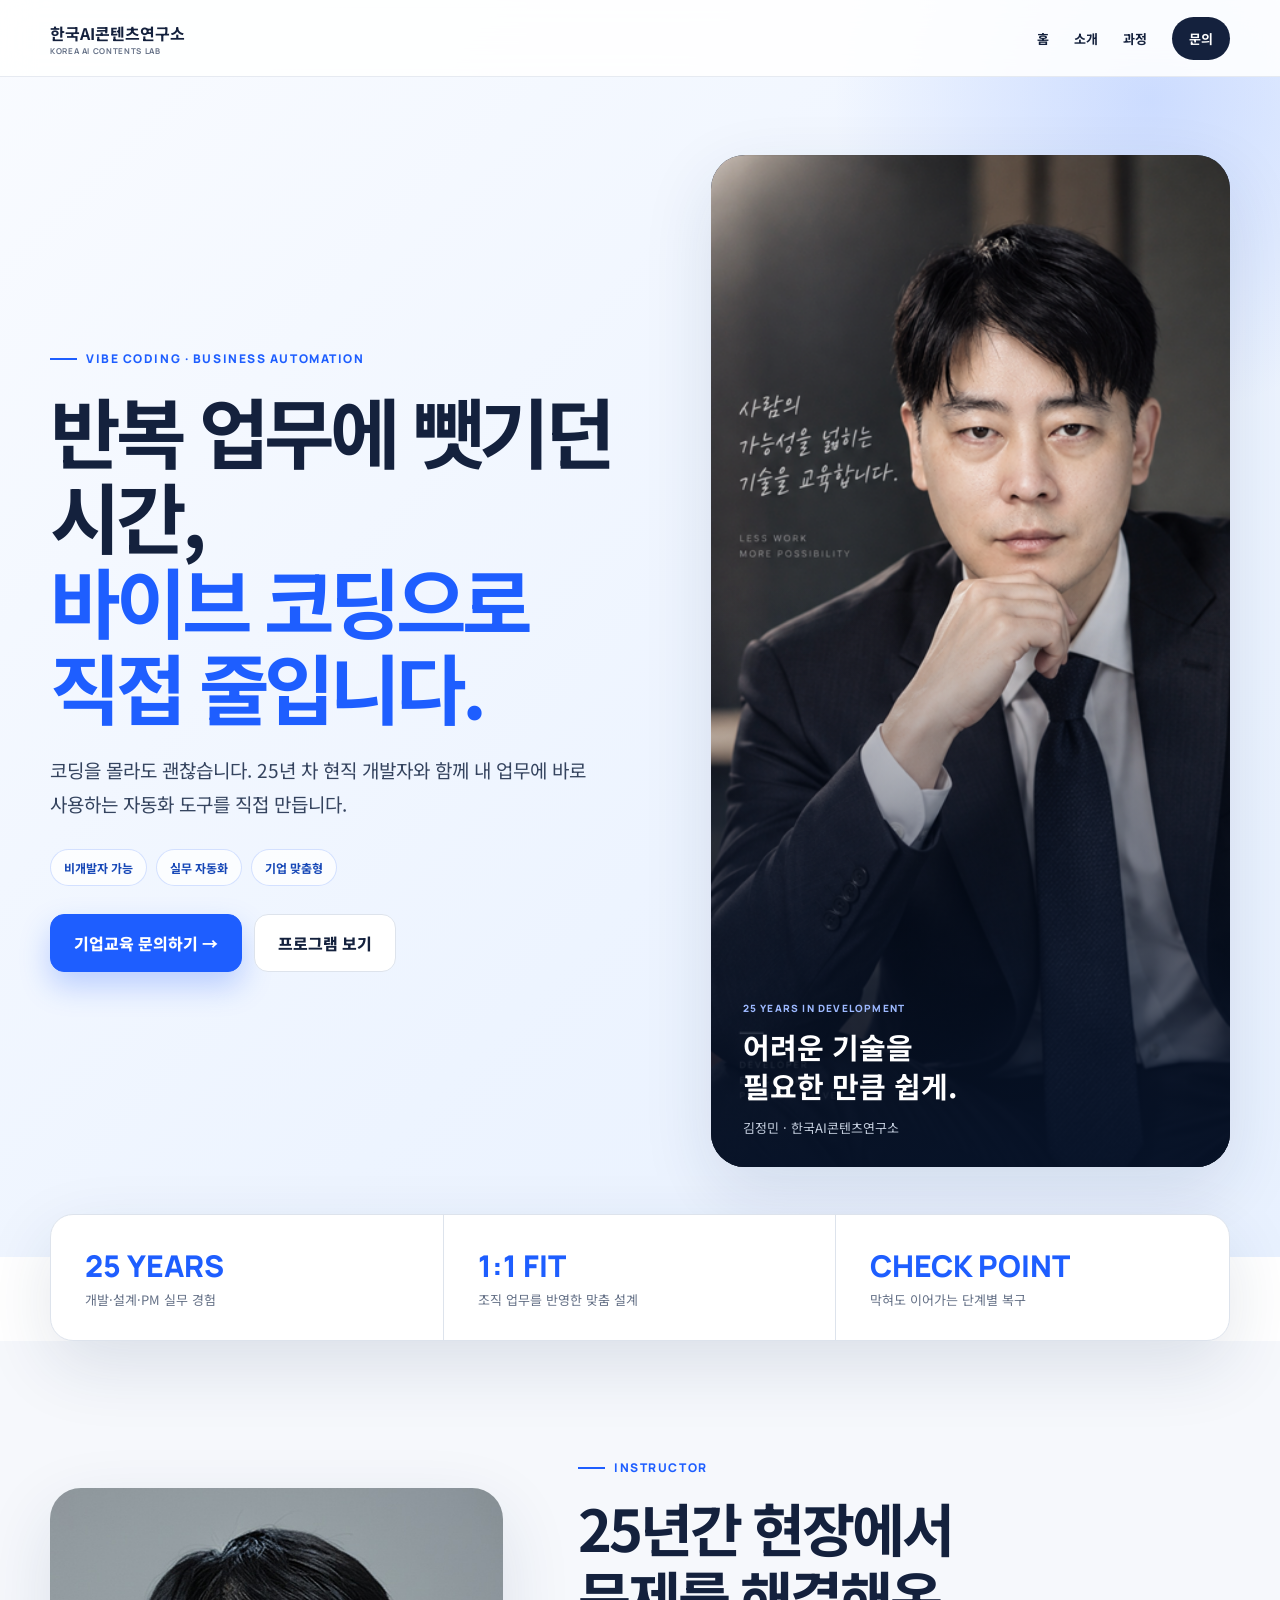
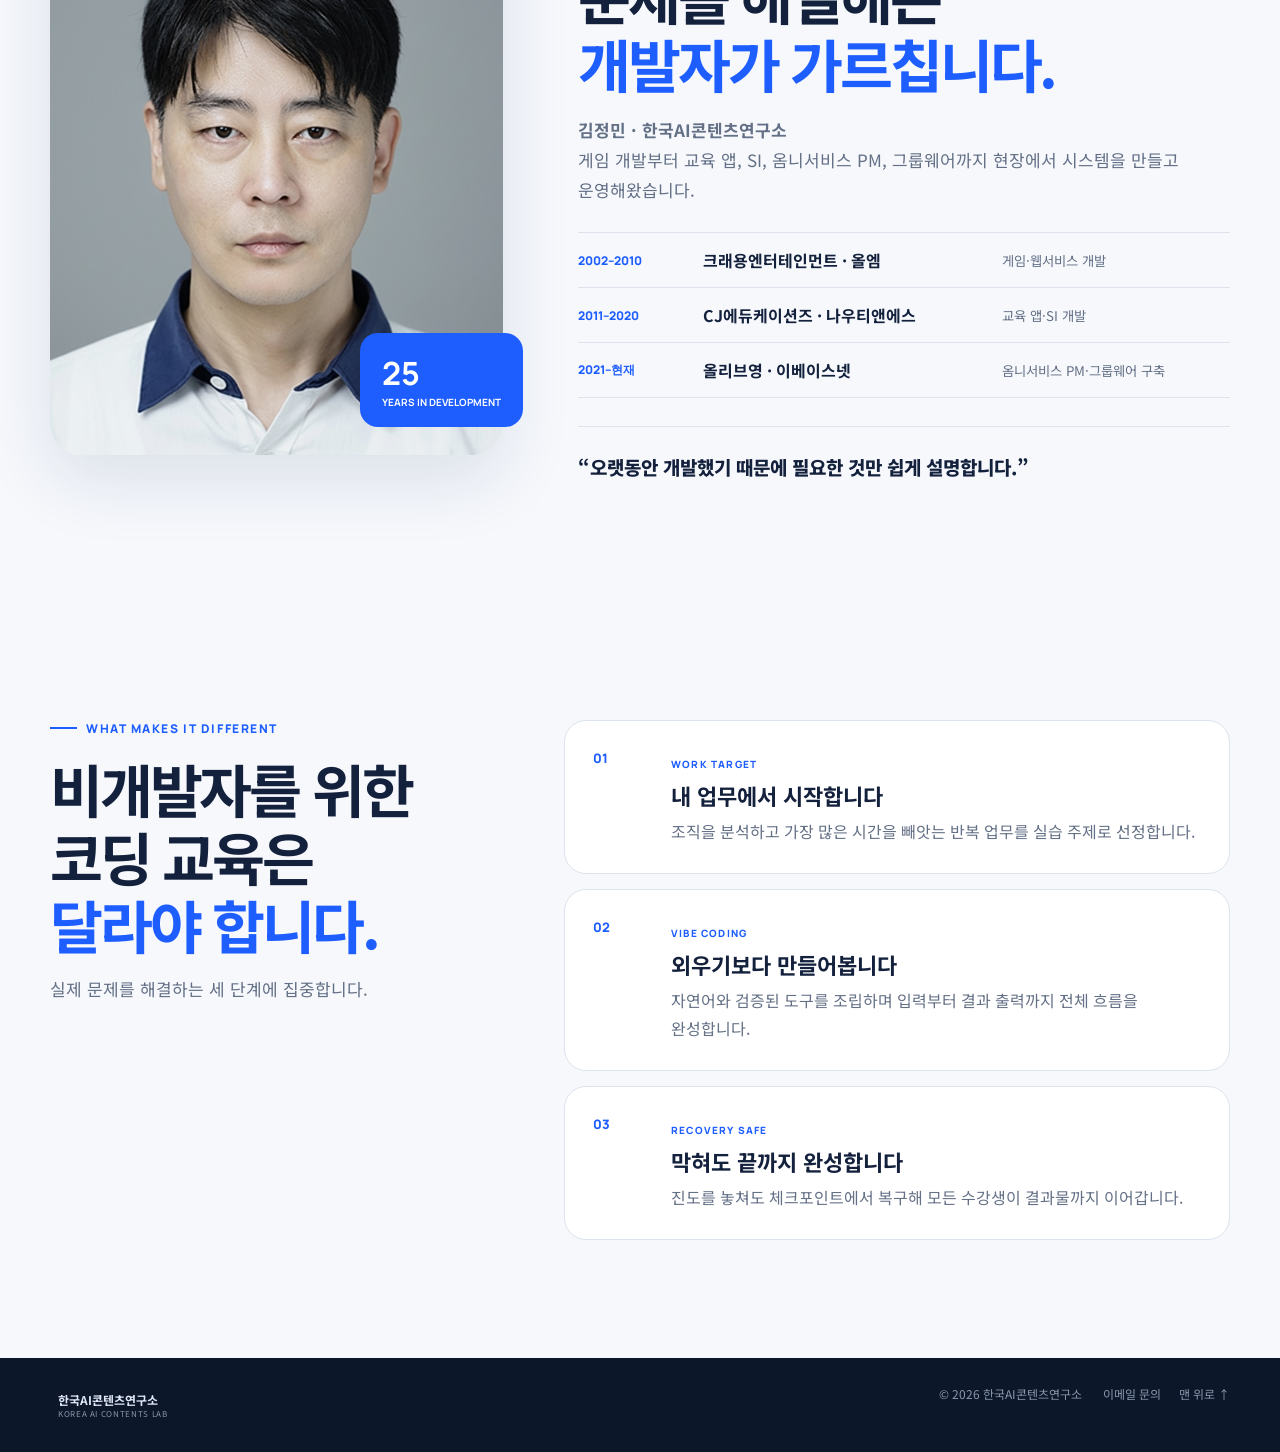
==== about/index.html @ b1f62be2 "페이지 분리" ====
<!doctype html>
<html lang="ko">
<head>
    <meta charset="utf-8">
    <meta name="viewport" content="width=device-width,initial-scale=1">
    <meta name="keywords" content="AI 강의, 바이브 코딩, 기업 AI 교육, 업무 자동화">
    <meta property="og:image" content="https://my-profil-seven.vercel.app/assets/gangsa_profile.png">
    <meta property="og:type" content="website">
    <script type="application/ld+json">{"@context":"https://schema.org","@type":"Person","name":"김정민","jobTitle":"AI강사","keywords":"AI 강의, 바이브 코딩, 기업 AI 교육, 업무 자동화","url":"https://my-profil-seven.vercel.app/","sameAs":["https://hanconyeon.com/"]}</script>
    <link rel="preconnect" href="https://fonts.googleapis.com">
    <link rel="preconnect" href="https://fonts.gstatic.com" crossorigin>
    <link href="https://fonts.googleapis.com/css2?family=Manrope:wght@600;700;800&family=Noto+Sans+KR:wght@400;500;600;700;800;900&display=swap" rel="stylesheet">
    <link rel="stylesheet" href="/styles.css">
    <link rel="stylesheet" href="/improvements.css">
    <link rel="stylesheet" href="/form-fix.css">
    <meta name="description" content="25년 현장 경험을 바탕으로 비개발자도 업무 자동화를 완성하도록 돕는 김정민 AI강사 소개입니다.">
    <title>소개 | 김정민 AI강사</title>
    <link rel="canonical" href="https://my-profil-seven.vercel.app/about/">
    <meta property="og:title" content="소개 | 김정민 AI강사">
    <meta property="og:description" content="25년 현장 경험을 바탕으로 비개발자도 업무 자동화를 완성하도록 돕는 김정민 AI강사 소개입니다.">
    <meta property="og:url" content="https://my-profil-seven.vercel.app/about/">
</head>
<body>
    <header class="header">
        <div class="wrap nav">
            <a class="brand lab-brand" href="https://hanconyeon.com/" target="_blank" rel="noopener">
                <img src="https://ai-homepage-prompt.vercel.app/logo.png" alt="한국AI콘텐츠연구소" onerror="this.style.display='none'">
                <b>한국AI콘텐츠연구소<small>KOREA AI CONTENTS LAB</small></b>
            </a>
            <button class="toggle" aria-label="메뉴 열기" aria-expanded="false">☰</button>
            <nav>
                <a href="/">홈</a>
                <a href="/about/">소개</a>
                <a href="/courses/">과정</a>
                <a class="nav-cta" href="/contact/">문의</a>
            </nav>
        </div>
    </header>
    <main id="top">
<section class="hero">
            <div class="wrap hero-grid">
                <div><i class="eyebrow">VIBE CODING · BUSINESS AUTOMATION</i>
                    <h1>반복 업무에 뺏기던 시간,<em>바이브 코딩으로 직접 줄입니다.</em></h1>
                    <p class="lead">코딩을 몰라도 괜찮습니다. 25년 차 현직 개발자와 함께 내 업무에 바로 사용하는 자동화 도구를 직접 만듭니다.</p>
                    <div class="chips"><b>비개발자 가능</b><b>실무 자동화</b><b>기업 맞춤형</b></div>
                    <div class="buttons">
                        <a class="btn primary" href="/contact/">기업교육 문의하기 →</a>
                        <a class="btn" href="/courses/">프로그램 보기</a>
                    </div>
                </div>
                <div class="hero-photo"><img src="/assets/gangsa_profile.png" alt="김정민 강사 프로필">
                    <div>
                        <small>25 YEARS IN DEVELOPMENT</small><strong>어려운 기술을<br>필요한 만큼 쉽게.</strong><span>김정민 ·
                            한국AI콘텐츠연구소</span>
                    </div>
                </div>
            </div>
        </section>
        <div class="wrap trust reveal">
            <article><b>25 YEARS</b><span>개발·설계·PM 실무 경험</span></article>
            <article><b>1:1 FIT</b><span>조직 업무를 반영한 맞춤 설계</span></article>
            <article><b>CHECK POINT</b><span>막혀도 이어가는 단계별 복구</span></article>
        </div>
        
<section class="section soft" id="instructor">
            <div class="wrap instructor">
                <div class="photo reveal"><img src="/assets/profile-kim-jeongmin.jpg" alt="김정민 강사"><span><b>25</b>YEARS
                        IN DEVELOPMENT</span></div>
                <div class="bio reveal"><i class="eyebrow">INSTRUCTOR</i>
                    <h2>25년간 현장에서<br>문제를 해결해온<br><em>개발자가 가르칩니다.</em></h2>
                    <p><b>김정민 · 한국AI콘텐츠연구소</b><br>게임 개발부터 교육 앱, SI, 옴니서비스 PM, 그룹웨어까지 현장에서 시스템을 만들고 운영해왔습니다.</p>
                    <div class="career">
                        <article><b>2002–2010</b><span>크래용엔터테인먼트 · 올엠</span><small>게임·웹서비스 개발</small></article>
                        <article><b>2011–2020</b><span>CJ에듀케이션즈 · 나우티앤에스</span><small>교육 앱·SI 개발</small></article>
                        <article><b>2021–현재</b><span>올리브영 · 이베이스넷</span><small>옴니서비스 PM·그룹웨어 구축</small></article>
                    </div>
                    <blockquote>“오랫동안 개발했기 때문에 필요한 것만 쉽게 설명합니다.”</blockquote>
                </div>
            </div>
        </section>
        
<section class="section soft" id="difference">
            <div class="wrap split">
                <header class="section-head sticky reveal"><i class="eyebrow">WHAT MAKES IT DIFFERENT</i>
                    <h2>비개발자를 위한<br>코딩 교육은<br><em>달라야 합니다.</em></h2>
                    <p>실제 문제를 해결하는 세 단계에 집중합니다.</p>
                </header>
                <div class="methods">
                    <article class="reveal"><b>01</b>
                        <div><i>WORK TARGET</i>
                            <h3>내 업무에서 시작합니다</h3>
                            <p>조직을 분석하고 가장 많은 시간을 빼앗는 반복 업무를 실습 주제로 선정합니다.</p>
                        </div>
                    </article>
                    <article class="reveal"><b>02</b>
                        <div><i>VIBE CODING</i>
                            <h3>외우기보다 만들어봅니다</h3>
                            <p>자연어와 검증된 도구를 조립하며 입력부터 결과 출력까지 전체 흐름을 완성합니다.</p>
                        </div>
                    </article>
                    <article class="reveal"><b>03</b>
                        <div><i>RECOVERY SAFE</i>
                            <h3>막혀도 끝까지 완성합니다</h3>
                            <p>진도를 놓쳐도 체크포인트에서 복구해 모든 수강생이 결과물까지 이어갑니다.</p>
                        </div>
                    </article>
                </div>
            </div>
        </section>
        
    </main>
    <footer>
        <div class="wrap"><a class="footer-lab" href="https://hanconyeon.com/" target="_blank" rel="noopener"><img src="https://ai-homepage-prompt.vercel.app/logo.png" alt="한국AI콘텐츠연구소" onerror="this.style.display='none'"><span><strong>한국AI콘텐츠연구소</strong><small>KOREA AI CONTENTS LAB</small></span></a><span>© 2026 한국AI콘텐츠연구소 <a href="mailto:Kjm3981ai@gmail.com">이메일 문의</a><a href="#top">맨 위로 ↑</a></span></div>
    </footer>
    <script src="/app.js"></script>
</body>
</html>
---- styles.css ----
:root{--ink:#14213d;--blue:#1e5eff;--orange:#ff6b35;--muted:#647086;--paper:#f6f8fc;--line:#dde3ec;--shadow:0 24px 70px rgba(24,48,91,.12)}*{box-sizing:border-box}html{scroll-behavior:smooth}body{margin:0;color:var(--ink);font-family:"Noto Sans KR",sans-serif;word-break:keep-all}a{color:inherit;text-decoration:none}img{display:block;max-width:100%}button,input,textarea{font:inherit}.wrap{width:min(1180px,calc(100% - 40px));margin:auto}.section{padding:118px 0}.soft{background:var(--paper)}em{color:var(--blue);font-style:normal}.eyebrow{display:flex;align-items:center;gap:9px;margin-bottom:18px;color:var(--blue);font:800 12px Manrope;letter-spacing:.13em}.eyebrow:before{content:"";width:27px;height:2px;background:currentColor}.section-head{margin:0 0 52px}.section-head h2,.bio h2{margin:0;font-size:clamp(35px,4.5vw,58px);line-height:1.18;letter-spacing:-.055em}.section-head>p{color:var(--muted)}
.header{position:fixed;inset:0 0 auto;z-index:20;background:#ffffffdf;backdrop-filter:blur(16px);border-bottom:1px solid #dde3ecbb}.nav{height:76px;display:flex;align-items:center;justify-content:space-between}.brand{display:flex;align-items:center;gap:11px}.brand>span{display:grid;place-items:center;width:39px;height:39px;border-radius:12px;background:var(--ink);color:#fff;font:800 13px Manrope}.brand>b{font-size:16px}.brand small{display:block;color:var(--muted);font:700 9px Manrope;letter-spacing:.1em}.nav nav{display:flex;align-items:center;gap:25px;font-size:13px;font-weight:700}.nav nav a:hover{color:var(--blue)}.nav-cta{padding:12px 17px;border-radius:999px;background:var(--ink);color:white!important}.toggle{display:none;border:0;background:none;font-size:24px}
.hero{position:relative;overflow:hidden;min-height:850px;padding:155px 0 90px;background:linear-gradient(135deg,#f9fbff,#edf4ff 55%,#fff3e9)}.hero:after{content:"";position:absolute;right:-200px;top:-230px;width:660px;height:660px;border-radius:50%;background:radial-gradient(circle,#1e5eff2b,transparent 68%)}.hero-grid{position:relative;z-index:1;display:grid;grid-template-columns:1.06fr .94fr;gap:75px;align-items:center}.hero h1{margin:20px 0 25px;font-size:clamp(48px,6vw,78px);line-height:1.11;letter-spacing:-.067em}.hero h1 em{display:block}.lead{max-width:650px;color:#35445f;font-size:19px;line-height:1.8}.chips{display:flex;flex-wrap:wrap;gap:9px;margin:28px 0}.chips b,.audience span{padding:9px 13px;border:1px solid #1e5eff2e;border-radius:999px;background:#ffffffb8;color:#1748b7;font-size:12px}.buttons{display:flex;gap:12px}.btn{padding:16px 23px;border:1px solid var(--line);border-radius:14px;background:white;font-weight:800}.primary{border-color:var(--blue);background:var(--blue);color:white;box-shadow:0 14px 30px #1e5eff42}.demo{padding:29px;border:1px solid #fff;border-radius:32px;background:#ffffffc4;box-shadow:var(--shadow);backdrop-filter:blur(12px)}.window{color:#ccd4e2;letter-spacing:3px}.window b{float:right;color:var(--muted);font:800 10px Manrope}.demo ol{display:grid;gap:13px;margin:25px 0 17px;padding:0;list-style:none}.demo li{display:grid;grid-template-columns:50px 1fr;align-items:center;gap:14px;padding:16px;border:1px solid var(--line);border-radius:17px;background:#fff}.demo li>span{display:grid;place-items:center;width:50px;height:50px;border-radius:14px;background:var(--paper);font-size:22px}.demo li small{display:block;margin-top:4px;color:var(--muted);font-weight:500}.result{position:relative;padding:20px;border-radius:18px;background:var(--ink);color:white}.result small,.result b{display:block}.result b{font-size:21px}.result em{position:absolute;right:18px;top:24px;padding:6px 9px;border-radius:999px;background:#26c37c;color:#0d281e;font:800 10px Manrope}
.trust{position:relative;z-index:2;display:grid;grid-template-columns:repeat(3,1fr);margin-top:-43px;overflow:hidden;border:1px solid var(--line);border-radius:23px;background:white;box-shadow:var(--shadow)}.trust article{padding:30px 34px;border-right:1px solid var(--line)}.trust article:last-child{border:0}.trust b{display:block;color:var(--blue);font:800 30px Manrope}.trust span{color:var(--muted);font-size:13px}.three,.cases,.programs{display:grid;grid-template-columns:repeat(3,1fr);gap:20px}.card{padding:31px;border:1px solid var(--line);border-radius:25px}.card> b{display:grid;place-items:center;width:41px;height:41px;border-radius:50%;background:#eaf1ff;color:var(--blue);font:800 13px Manrope}.card h3{margin:25px 0 12px;font-size:21px}.card p,.methods p,.bio p,.programs p{color:var(--muted);line-height:1.75}.bridge{margin:44px 0 0;padding:33px;border-radius:23px;background:var(--ink);color:white;text-align:center;font-size:clamp(22px,3vw,33px);font-weight:800;line-height:1.5}.split{display:grid;grid-template-columns:.8fr 1.2fr;gap:70px}.sticky{position:sticky;top:120px;height:max-content}.sticky p{font-size:17px}.methods{display:grid;gap:15px}.methods article{display:grid;grid-template-columns:58px 1fr;gap:20px;padding:28px;border:1px solid var(--line);border-radius:22px;background:white}.methods article>b{color:var(--blue);font:800 13px Manrope}.methods i,.programs i,.course i{color:var(--orange);font:800 10px Manrope;letter-spacing:.12em}.methods h3{margin:6px 0;font-size:22px}.methods p{margin:0}
.cases{grid-template-columns:repeat(2,1fr)}.cases>article{overflow:hidden;border-radius:28px;background:white;box-shadow:0 15px 48px #18305b17}.cases header{padding:31px;background:linear-gradient(135deg,#173563,var(--ink));color:white}.cases .orange header{background:linear-gradient(135deg,#bd461f,var(--orange))}.cases h3{margin:7px 0 0;font-size:27px}.cases>article>p{margin:16px 29px;padding:19px;border-radius:16px;background:#f4f6f8;color:var(--muted);line-height:1.65}.cases p b{display:block;font:800 10px Manrope}.cases .after{background:#eaf2ff;color:#173b86}.outcome{margin:44px 0 0;text-align:center;font-size:clamp(24px,3vw,37px);font-weight:900;line-height:1.5}.instructor{display:grid;grid-template-columns:.82fr 1.18fr;gap:75px;align-items:center}.photo{position:relative}.photo img{width:100%;aspect-ratio:4/5;object-fit:cover;object-position:top;border-radius:31px;box-shadow:var(--shadow)}.photo span{position:absolute;right:-20px;bottom:28px;padding:18px 22px;border-radius:18px;background:var(--blue);color:white;font:700 10px Manrope}.photo span b{display:block;font-size:32px}.bio>p{font-size:17px}.expertise{display:grid;grid-template-columns:repeat(3,1fr);gap:10px}.expertise article{padding:16px 6px;border-top:2px solid var(--ink)}.expertise small{display:block;margin-top:5px;color:var(--muted);line-height:1.5}.bio blockquote{margin:28px 0 0;padding-top:24px;border-top:1px solid var(--line);font-size:19px;font-weight:800;line-height:1.7}
.programs{grid-template-columns:1.08fr .92fr}.programs>article{position:relative;padding:35px;border:1px solid var(--line);border-radius:27px}.programs .featured{border-color:var(--blue);box-shadow:0 18px 45px #1e5eff1f}.programs .featured>span{position:absolute;right:25px;top:25px;padding:6px 10px;border-radius:999px;background:var(--blue);color:white;font-size:10px}.programs h3{font-size:26px}.programs li{margin:10px 0;color:#35445f}.course{display:grid;grid-template-columns:1fr auto;gap:18px;margin-top:22px;padding:28px;border-radius:24px;background:var(--ink);color:white}.course h3{margin:8px 0}.course p{margin:0;color:#adbad0}.course> b{color:#79a4ff;font:800 31px Manrope}.course ol{grid-column:1/-1;display:grid;grid-template-columns:repeat(4,1fr);gap:8px;padding:0;list-style:none}.course li{padding:14px;border-radius:12px;background:#ffffff12;font-size:12px}.audience{display:flex;flex-wrap:wrap;align-items:center;gap:10px;margin-top:36px}.audience>b{margin-right:10px}
.process{background:var(--ink);color:white}.process .eyebrow{color:#82a8ff}.steps{display:grid;grid-template-columns:repeat(4,1fr);gap:12px}.steps article{padding:25px;border:1px solid #ffffff1f;border-radius:20px;background:#ffffff0c}.steps i{color:#7ea6ff;font:800 10px Manrope}.steps p{color:#aab8ce}.faq{display:grid;grid-template-columns:.7fr 1.3fr;gap:60px;margin-top:70px}.faq>h3{font-size:30px}.faq article{border-top:1px solid #ffffff24}.faq button{width:100%;display:flex;justify-content:space-between;padding:21px 0;border:0;background:none;color:white;text-align:left;font-weight:700;cursor:pointer}.faq button i{font-size:20px}.faq article p{max-height:0;overflow:hidden;margin:0;color:#acb9ce;line-height:1.7;transition:.25s}.faq article.open p{max-height:120px;padding-bottom:20px}.faq article.open button i{transform:rotate(45deg)}
.contact{padding:105px 0;background:linear-gradient(135deg,#1e5eff,#123da9);color:white}.contact-grid{display:grid;grid-template-columns:.9fr 1.1fr;gap:65px;align-items:center}.contact h2{font-size:clamp(40px,5vw,65px);line-height:1.17;letter-spacing:-.055em}.contact p{color:#d4e0ff;line-height:1.7}.contact-grid>div>a{font-size:13px}.form{display:grid;grid-template-columns:1fr 1fr;gap:12px;padding:27px;border-radius:27px;background:white;box-shadow:0 25px 65px #061b5a54;color:var(--ink)}.form label{display:grid;gap:6px;font-size:11px;font-weight:800}.form .full,.form button,.form>small{grid-column:1/-1}.form input,.form textarea{width:100%;padding:12px;border:1px solid var(--line);border-radius:11px;outline:none}.form textarea{min-height:100px;resize:vertical}.form button{padding:15px;border:0;border-radius:12px;background:var(--ink);color:white;font-weight:900}.form>small{color:var(--muted)}footer{padding:27px 0;background:#0d172a;color:#8997ac;font-size:12px}footer .wrap{display:flex;justify-content:space-between}footer a{margin-left:18px}.reveal{opacity:0;transform:translateY(20px);transition:.65s}.reveal.show{opacity:1;transform:none}
@media(max-width:900px){.nav nav{display:none;position:absolute;top:76px;left:0;right:0;padding:24px;background:white;flex-direction:column;align-items:flex-start}.nav nav.open{display:flex}.toggle{display:block}.hero{min-height:auto}.hero-grid,.split,.instructor,.contact-grid{grid-template-columns:1fr}.sticky{position:static}.three,.steps{grid-template-columns:repeat(2,1fr)}.photo{max-width:520px}.course ol{grid-template-columns:repeat(2,1fr)}}@media(max-width:620px){.wrap{width:calc(100% - 28px)}.section{padding:82px 0}.hero{padding:125px 0 75px}.hero h1{font-size:43px}.lead{font-size:16px}.buttons{flex-direction:column}.btn{text-align:center}.trust,.three,.cases,.expertise,.steps{grid-template-columns:1fr}.trust article{border-right:0;border-bottom:1px solid var(--line)}.methods article{grid-template-columns:1fr}.programs{grid-template-columns:1fr}.course ol{grid-template-columns:1fr}.faq{grid-template-columns:1fr;gap:20px}.form{grid-template-columns:1fr}.form label{grid-column:1/-1}footer .wrap{gap:15px;flex-direction:column}}
@media(prefers-reduced-motion:reduce){html{scroll-behavior:auto}.reveal{opacity:1;transform:none;transition:none}}
---- improvements.css ----
:root{--orange:#1e5eff}.hero{background:linear-gradient(135deg,#f9fbff,#edf4ff 60%,#e8f1ff)}
.hero-photo{position:relative;align-self:stretch;min-height:590px;border-radius:34px;overflow:hidden;box-shadow:var(--shadow);background:var(--ink)}
.hero-photo:after{content:"";position:absolute;inset:42% 0 0;background:linear-gradient(transparent,#071329ed)}
.hero-photo img{width:100%;height:100%;object-fit:cover;object-position:72% top}.hero-photo>div{position:absolute;z-index:2;left:32px;right:32px;bottom:30px;color:white}
.hero-photo small{display:block;margin-bottom:12px;color:#9db9ff;font:800 10px Manrope;letter-spacing:.12em}.hero-photo strong{display:block;font-size:29px;line-height:1.35}.hero-photo span{display:block;margin-top:13px;color:#c4cede;font-size:13px}
.methods i,.programs i,.course i{color:var(--blue)}.cases .orange header{background:linear-gradient(135deg,#173563,var(--ink))}
.inline-cta{display:table;margin:25px auto 0;padding:13px 18px;border-radius:999px;background:var(--blue);color:white;font-size:13px}
.career{display:grid;margin-top:28px;border-top:1px solid var(--line)}.career article{display:grid;grid-template-columns:110px 1.25fr 1fr;gap:15px;padding:15px 0;border-bottom:1px solid var(--line);align-items:center}.career article>b{color:var(--blue);font:800 12px Manrope}.career span{font-weight:700}.career small{color:var(--muted)}
@media(max-width:900px){.hero-photo{min-height:620px;max-width:560px}.career article{grid-template-columns:100px 1fr}.career small{grid-column:2}}
@media(max-width:620px){.hero-photo{min-height:510px}.hero-photo>div{left:22px;right:22px;bottom:22px}.hero-photo strong{font-size:25px}.career article{grid-template-columns:1fr}.career small{grid-column:auto}}
---- form-fix.css ----
.contact-grid{grid-template-columns:minmax(0,.85fr) minmax(520px,1.15fr);gap:80px;align-items:center}.contact-copy{align-self:center}.contact-copy h2{margin:18px 0 24px}.contact-copy p{max-width:470px;margin-bottom:30px}.contact-links{display:flex;gap:10px}.contact-links a{display:inline-flex;padding:11px 15px;border:1px solid #ffffff40;border-radius:999px;background:#ffffff12;font-size:12px;font-weight:800}
.inquiry-form{display:flex!important;flex-direction:column;gap:18px;padding:38px!important;border-radius:28px!important}.inquiry-form header{margin-bottom:4px}.inquiry-form header>span{color:var(--blue);font-size:12px;font-weight:900;letter-spacing:.08em}.inquiry-form header h3{margin:7px 0 5px;font-size:25px;letter-spacing:-.04em}.inquiry-form header p{margin:0;color:var(--muted);font-size:13px}.form-row{display:grid;grid-template-columns:1fr 1fr;gap:14px}.inquiry-form label{display:flex!important;flex-direction:column;gap:8px!important}.inquiry-form label>span{font-size:12px;font-weight:800}.inquiry-form input,.inquiry-form textarea{display:block;width:100%;min-width:0;height:50px;padding:0 15px!important;border:1px solid var(--line)!important;border-radius:12px!important;background:#f8fafc;transition:.2s}.inquiry-form textarea{height:118px;padding:14px 15px!important;line-height:1.6;resize:vertical}.inquiry-form input:focus,.inquiry-form textarea:focus{border-color:var(--blue)!important;box-shadow:0 0 0 3px #1e5eff1c;background:#fff}.inquiry-form button{display:flex;align-items:center;justify-content:space-between;width:100%;height:54px;padding:0 18px!important;margin-top:2px;border-radius:12px!important}.inquiry-form button b{font-size:20px}.inquiry-form>small{text-align:center;font-weight:500}
@media(max-width:980px){.contact-grid{grid-template-columns:1fr;gap:46px}.contact-copy p{max-width:650px}.inquiry-form{max-width:680px;width:100%}}
@media(max-width:620px){.inquiry-form{padding:24px 20px!important;gap:16px}.form-row{grid-template-columns:1fr}.inquiry-form header h3{font-size:21px}.inquiry-form input{height:48px}.contact-links{flex-wrap:wrap}}

/* Form layout: always keep every field on its own row. */
.contact .inquiry-form{display:flex!important;grid-template-columns:none!important;flex-direction:column!important;align-items:stretch!important;width:100%!important;gap:18px!important}
.contact .inquiry-form .form-row{display:flex!important;flex-direction:column!important;width:100%!important;gap:18px!important}
.contact .inquiry-form label{display:flex!important;grid-column:auto!important;flex-direction:column!important;align-items:stretch!important;width:100%!important;max-width:none!important;margin:0!important;gap:8px!important}
.contact .inquiry-form input,.contact .inquiry-form textarea{display:block!important;width:100%!important;max-width:none!important;min-width:0!important;margin:0!important}
.contact .inquiry-form button{grid-column:auto!important;width:100%!important;margin:2px 0 0!important}
@media(max-width:620px){.contact .inquiry-form{gap:15px!important;padding:22px 18px!important}.contact .inquiry-form .form-row{gap:15px!important}.contact .inquiry-form textarea{height:132px!important}}

.contact .inquiry-form header>span,.contact .inquiry-form header p{color:#fff!important;text-shadow:0 1px 2px rgba(0,0,0,.22)}

/* EmailJS 문의 폼과 연구소 공통 브랜딩의 보조 스타일입니다. */
.lab-brand{padding:7px 9px;margin-left:-9px;border-radius:12px;transition:background .2s}.lab-brand:hover,.footer-lab:hover{background:#1e5eff10}.lab-brand img{width:auto;height:24px;max-width:none;object-fit:contain}.lab-brand>b{white-space:nowrap}.lab-brand small,.footer-lab small{font-size:8px;letter-spacing:.08em}.inquiry-form select{display:block;width:100%;height:50px;padding:0 15px;border:1px solid var(--line);border-radius:12px;background:#f8fafc;color:var(--ink);outline:none}.inquiry-form select:focus{border-color:var(--blue);box-shadow:0 0 0 3px #1e5eff1c;background:#fff}.privacy-box{display:grid;gap:10px;padding:14px 15px;border:1px solid #dbe4f2;border-radius:12px;background:#f8fafc}.privacy-check{display:flex!important;flex-direction:row!important;align-items:center!important;gap:9px!important;font-size:12px}.privacy-check input{width:16px!important;height:16px!important;accent-color:var(--blue)}.privacy-check b{color:var(--blue)}.privacy-box details{font-size:12px;color:var(--muted)}.privacy-box summary{cursor:pointer;text-decoration:underline;text-underline-offset:3px}.privacy-box table{width:100%;margin-top:10px;border-collapse:collapse;font-size:11px;line-height:1.5}.privacy-box th,.privacy-box td{padding:8px;border:1px solid var(--line);text-align:left;vertical-align:top}.privacy-box th{width:34%;background:#fff;color:var(--ink)}.consent-guide,.form-status{margin:0!important;font-size:12px!important}.consent-guide{color:#b54732!important}.form-status{min-height:18px;text-align:center;color:var(--muted)!important}.form-status.loading{color:#385b9d!important}.form-status.success{color:#087b4d!important}.form-status.error{color:#b54732!important}.inquiry-form button:disabled{cursor:not-allowed;opacity:.55}.footer-lab{display:flex;align-items:center;gap:9px;margin:0!important;padding:6px 8px;border-radius:10px;transition:background .2s}.footer-lab img{width:auto;height:24px;max-width:none}.footer-lab strong,.footer-lab small{display:block}.footer-lab strong{color:#dfe7f6;font-size:12px;white-space:nowrap}.footer-lab small{color:#8997ac;white-space:nowrap}@media(max-width:620px){.lab-brand{gap:7px}.lab-brand>b{font-size:13px}.lab-brand small{font-size:7px}.privacy-box th{width:38%}footer .wrap>span{line-height:2}.footer-lab{align-self:flex-start}}

/* 개인정보 동의 영역은 체크박스와 문구가 반드시 한 줄로 붙도록 재정렬합니다. */
.contact .inquiry-form .privacy-box{display:flex!important;flex-wrap:wrap!important;align-items:center!important;gap:10px 14px!important}
.contact .inquiry-form label.privacy-check{display:inline-flex!important;flex-direction:row!important;align-items:center!important;justify-content:flex-start!important;flex:0 1 auto!important;width:auto!important;max-width:100%!important;margin:0!important;gap:9px!important;white-space:normal!important}
.contact .inquiry-form .privacy-check input[type="checkbox"]{display:inline-block!important;flex:0 0 16px!important;width:16px!important;height:16px!important;min-width:16px!important;margin:0!important;padding:0!important}
.contact .inquiry-form .privacy-check span{display:inline!important;width:auto!important;color:var(--ink)!important;line-height:1.45!important}
.contact .inquiry-form .privacy-box details{flex:0 0 auto!important;margin:0!important}
.contact .inquiry-form .privacy-box .consent-guide{flex:0 0 100%!important}
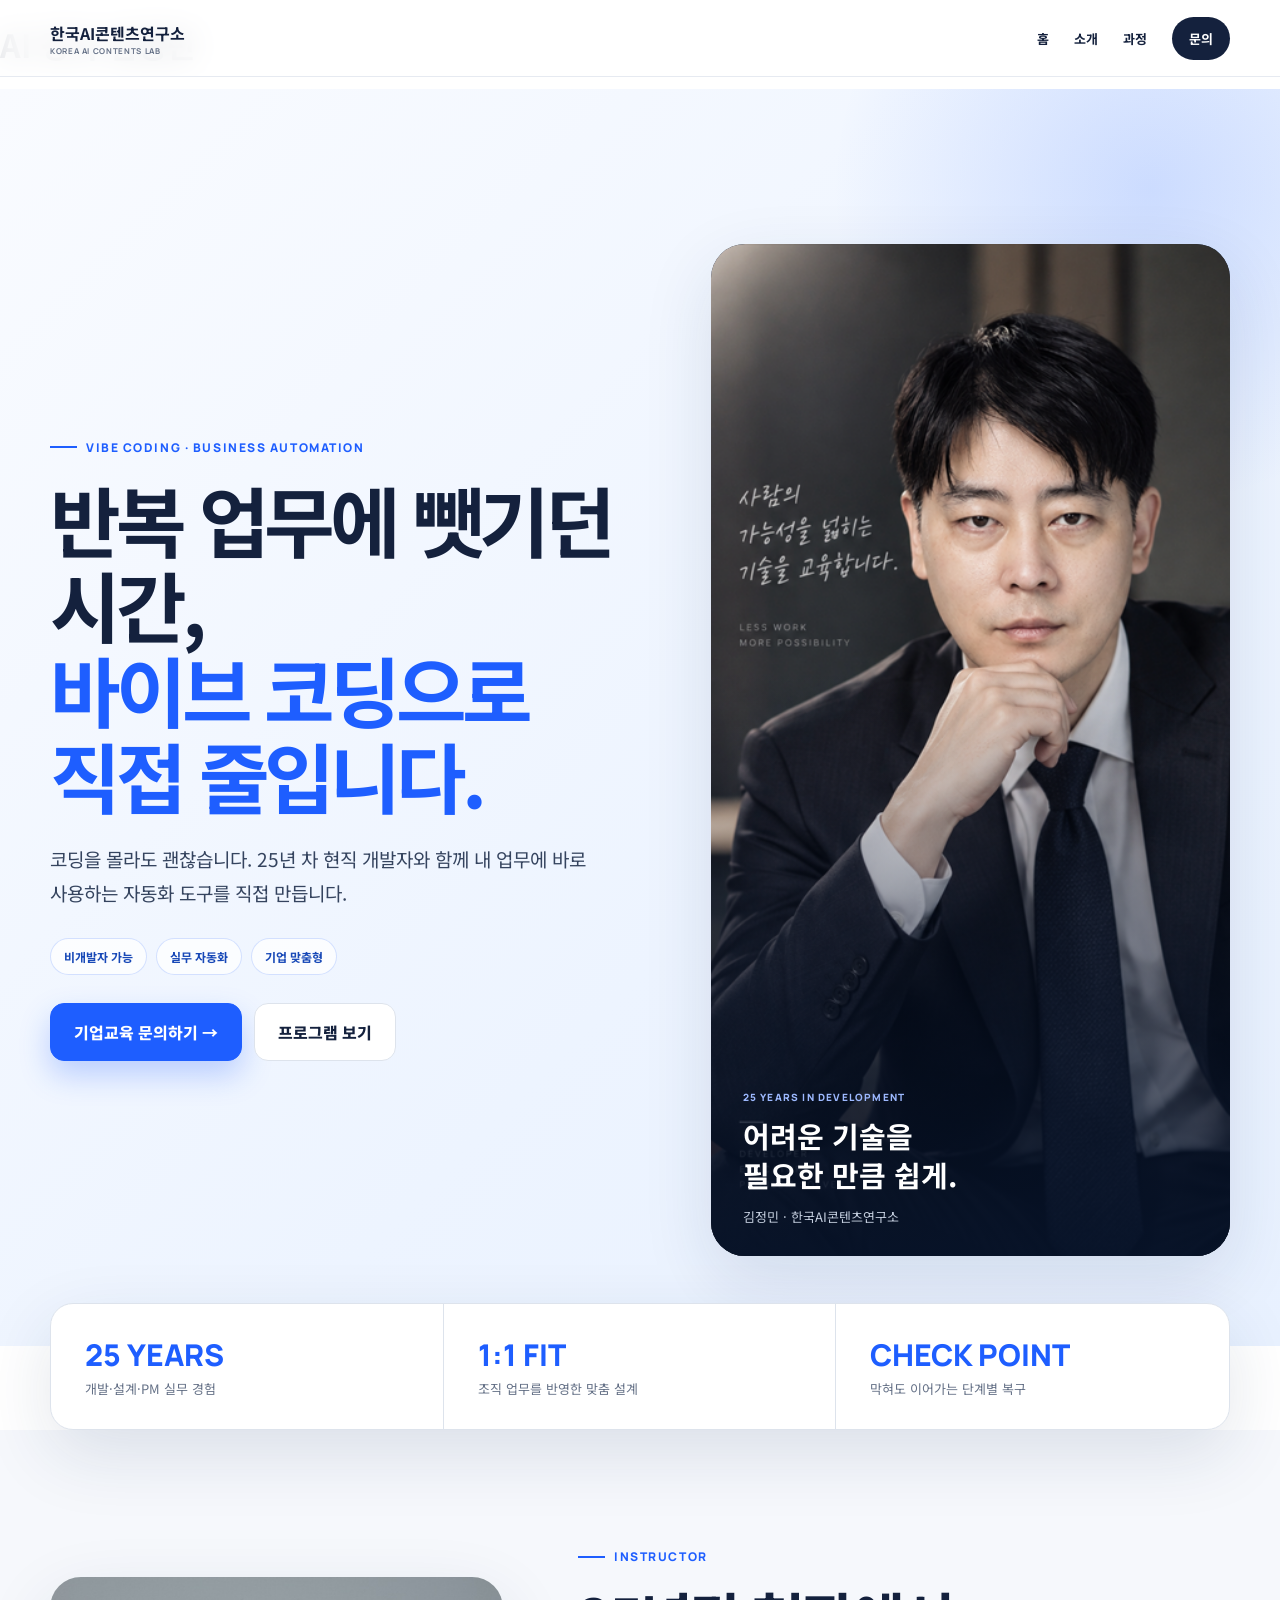
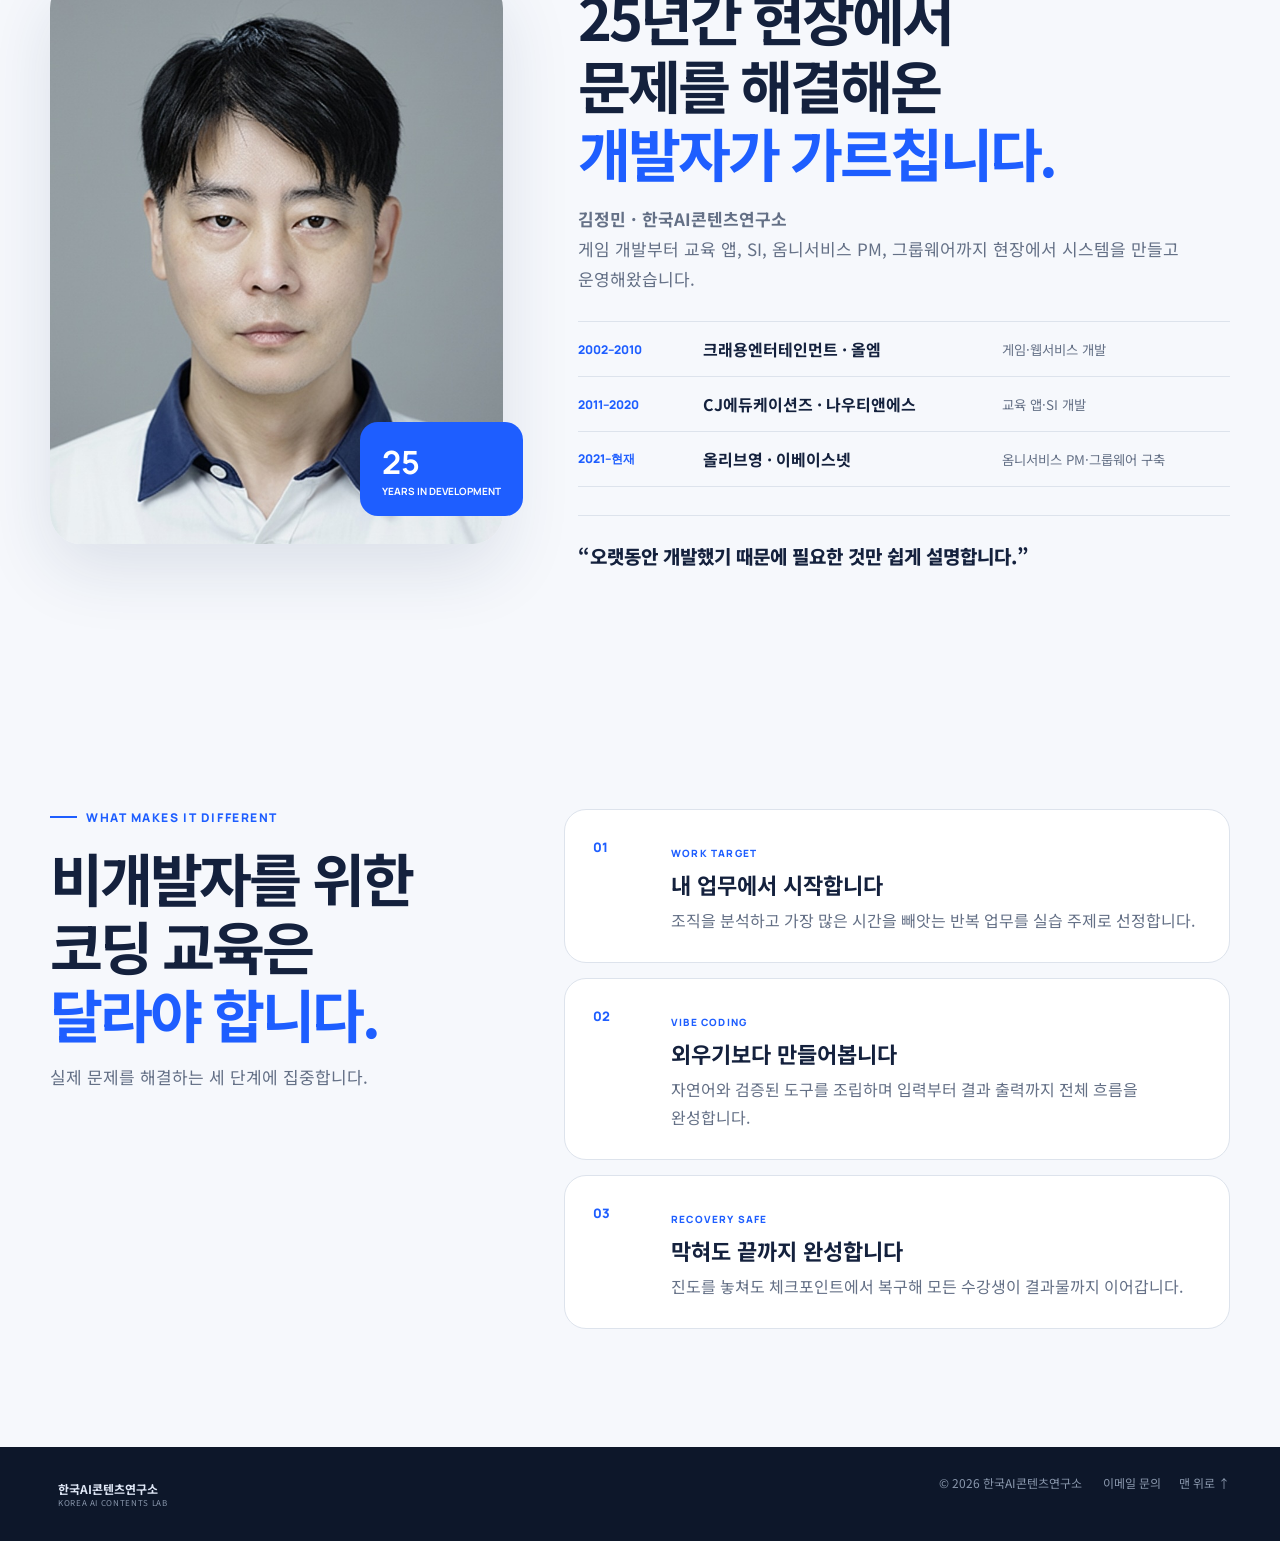
==== commit b81a1818: "타이틀 추가" ====
--- a/about/index.html
+++ b/about/index.html
@@ -14,9 +14,9 @@
     <link rel="stylesheet" href="/improvements.css">
     <link rel="stylesheet" href="/form-fix.css">
     <meta name="description" content="25년 현장 경험을 바탕으로 비개발자도 업무 자동화를 완성하도록 돕는 김정민 AI강사 소개입니다.">
-    <title>소개 | 김정민 AI강사</title>
+    <title>김정민 소개|AI강사-생성형 AI 기업교육</title>
     <link rel="canonical" href="https://my-profil-seven.vercel.app/about/">
-    <meta property="og:title" content="소개 | 김정민 AI강사">
+    <meta property="og:title" content="김정민 소개|AI강사-생성형 AI 기업교육">
     <meta property="og:description" content="25년 현장 경험을 바탕으로 비개발자도 업무 자동화를 완성하도록 돕는 김정민 AI강사 소개입니다.">
     <meta property="og:url" content="https://my-profil-seven.vercel.app/about/">
 </head>
@@ -37,7 +37,8 @@
         </div>
     </header>
     <main id="top">
-<section class="hero">
+        <h1>AI 강사 김정민</h1>
+        <section class="hero">
             <div class="wrap hero-grid">
                 <div><i class="eyebrow">VIBE CODING · BUSINESS AUTOMATION</i>
                     <h1>반복 업무에 뺏기던 시간,<em>바이브 코딩으로 직접 줄입니다.</em></h1>
@@ -62,7 +63,7 @@
             <article><b>CHECK POINT</b><span>막혀도 이어가는 단계별 복구</span></article>
         </div>
         
-<section class="section soft" id="instructor">
+        <section class="section soft" id="instructor">
             <div class="wrap instructor">
                 <div class="photo reveal"><img src="/assets/profile-kim-jeongmin.jpg" alt="김정민 강사"><span><b>25</b>YEARS
                         IN DEVELOPMENT</span></div>
@@ -79,7 +80,7 @@
             </div>
         </section>
         
-<section class="section soft" id="difference">
+        <section class="section soft" id="difference">
             <div class="wrap split">
                 <header class="section-head sticky reveal"><i class="eyebrow">WHAT MAKES IT DIFFERENT</i>
                     <h2>비개발자를 위한<br>코딩 교육은<br><em>달라야 합니다.</em></h2>
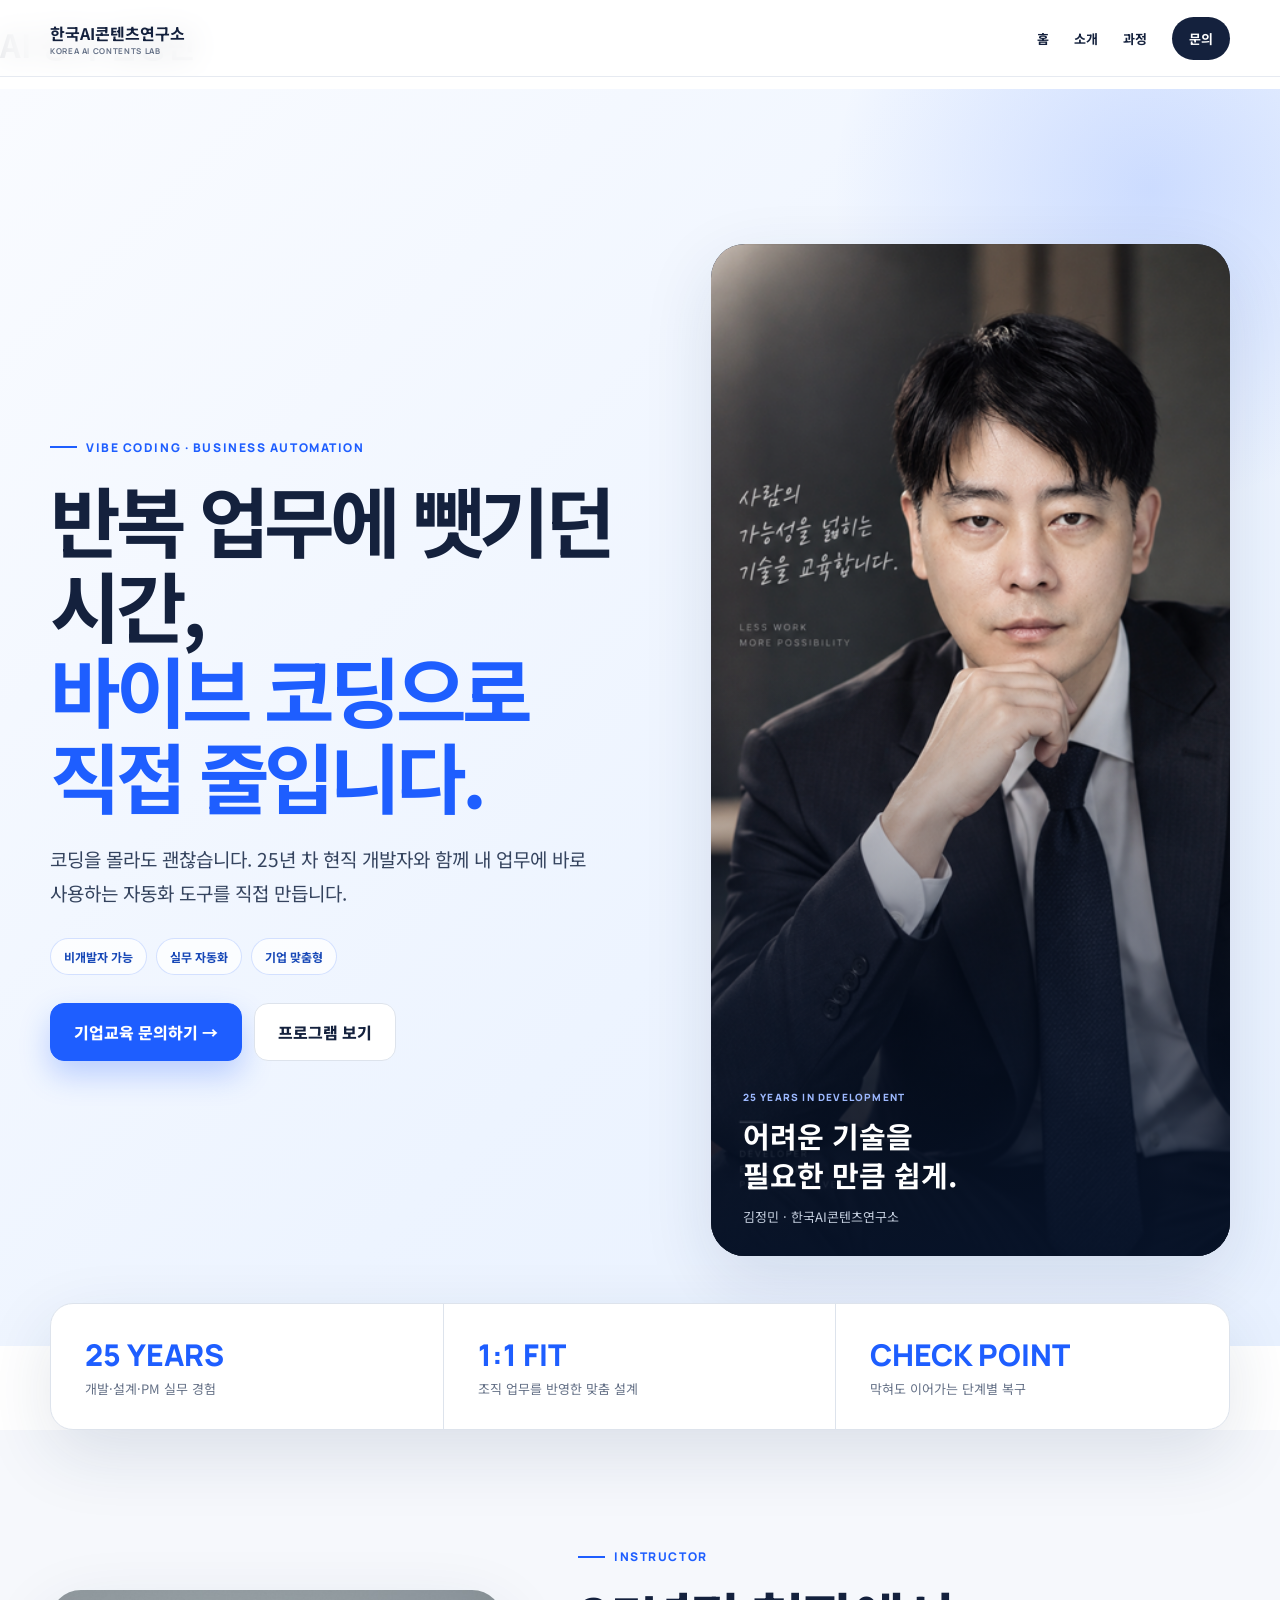
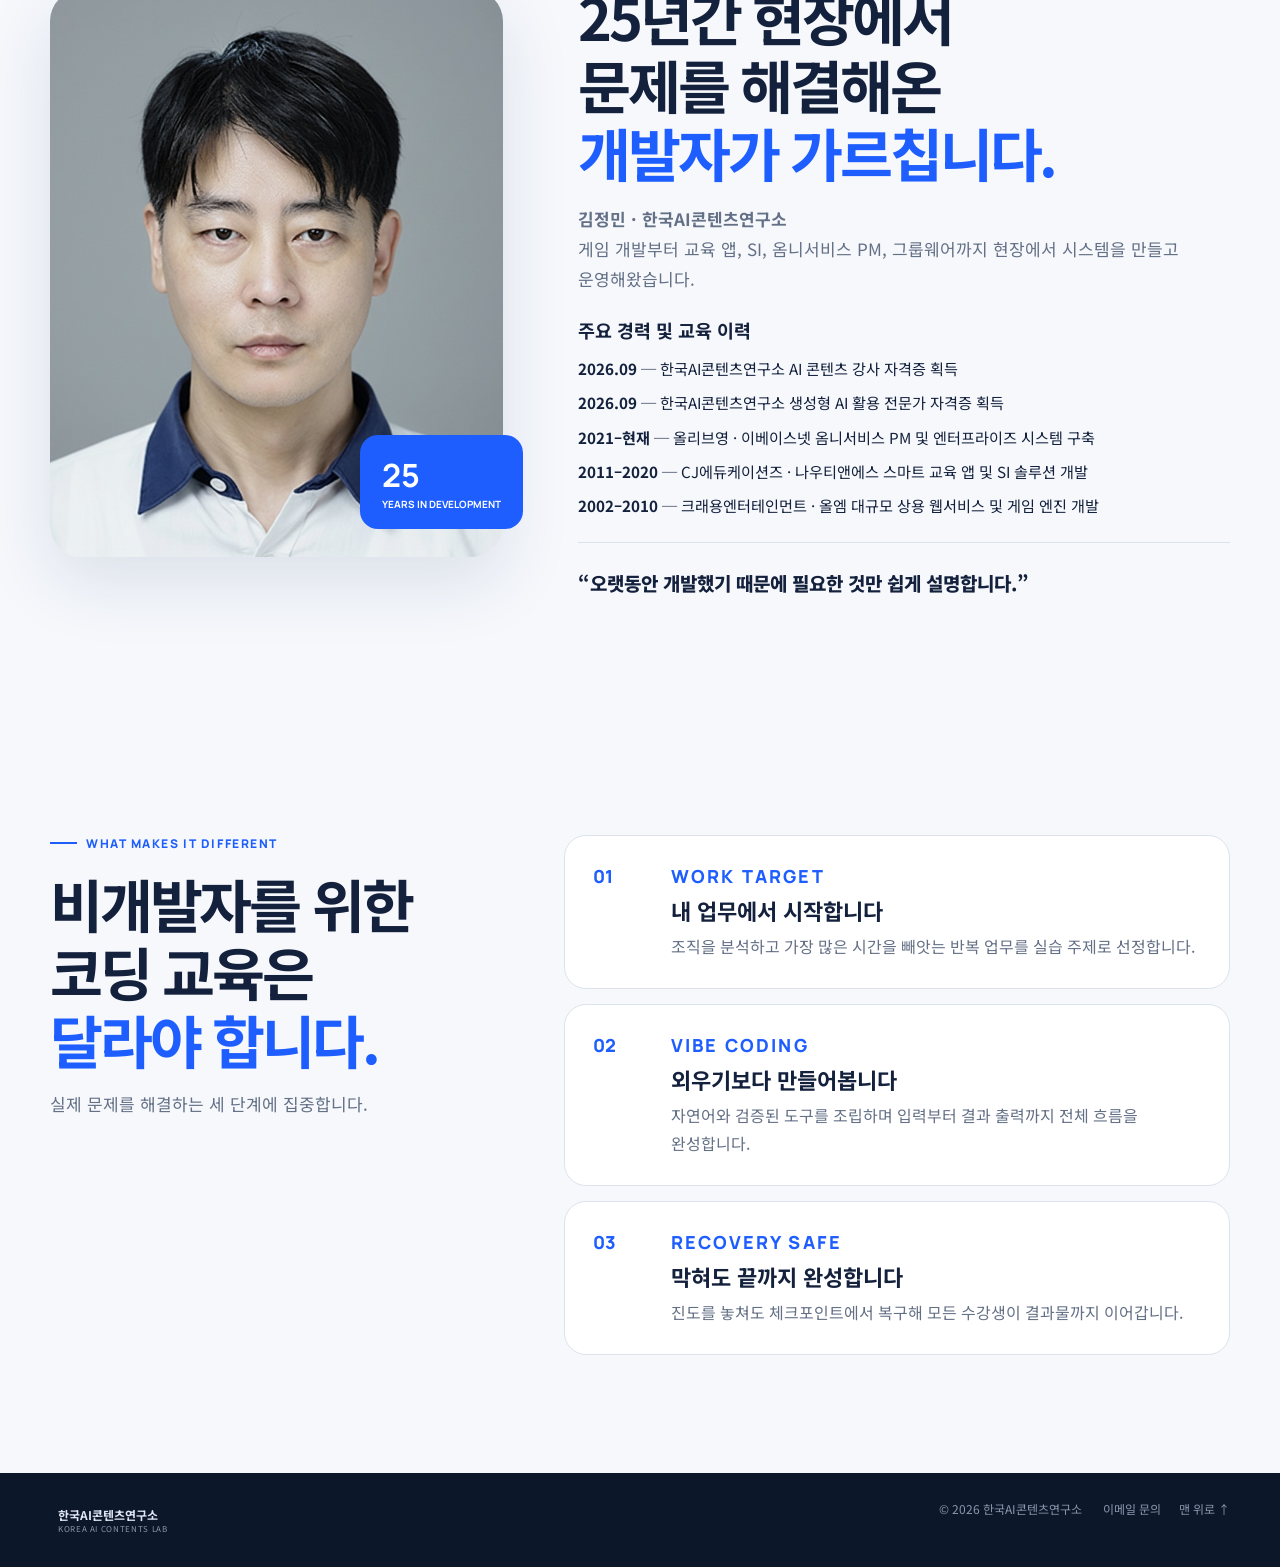
==== commit 4c5f3b46: "스키마 변경" ====
--- a/about/index.html
+++ b/about/index.html
@@ -6,7 +6,7 @@
     <meta name="keywords" content="AI 강의, 바이브 코딩, 기업 AI 교육, 업무 자동화">
     <meta property="og:image" content="https://my-profil-seven.vercel.app/assets/gangsa_profile.png">
     <meta property="og:type" content="website">
-    <script type="application/ld+json">{"@context":"https://schema.org","@type":"Person","name":"김정민","jobTitle":"AI강사","keywords":"AI 강의, 바이브 코딩, 기업 AI 교육, 업무 자동화","url":"https://my-profil-seven.vercel.app/","sameAs":["https://hanconyeon.com/"]}</script>
+    <script type="application/ld+json">{"@context":"https://schema.org","@type":"Person","name":"김정민","jobTitle":"AI강사","keywords":"AI 강의, 바이브 코딩, 기업 AI 교육, 업무 자동화","url":"https://my-profil-seven.vercel.app/","sameAs":["https://hanconyeon.com/"], "linked": [https://etel2000.tistory.com/], "worksFor": {"@type": "Organization", "name": "한국AI콘텐츠연구소"} }</script>
     <link rel="preconnect" href="https://fonts.googleapis.com">
     <link rel="preconnect" href="https://fonts.gstatic.com" crossorigin>
     <link href="https://fonts.googleapis.com/css2?family=Manrope:wght@600;700;800&family=Noto+Sans+KR:wght@400;500;600;700;800;900&display=swap" rel="stylesheet">
@@ -14,9 +14,9 @@
     <link rel="stylesheet" href="/improvements.css">
     <link rel="stylesheet" href="/form-fix.css">
     <meta name="description" content="25년 현장 경험을 바탕으로 비개발자도 업무 자동화를 완성하도록 돕는 김정민 AI강사 소개입니다.">
-    <title>김정민 소개|AI강사-생성형 AI 기업교육</title>
+    <title>소개 | 김정민 AI강사 - 생성형 AI 기업교육</title>
     <link rel="canonical" href="https://my-profil-seven.vercel.app/about/">
-    <meta property="og:title" content="김정민 소개|AI강사-생성형 AI 기업교육">
+    <meta property="og:title" content="소개 | 김정민 AI강사 - 생성형 AI 기업교육">
     <meta property="og:description" content="25년 현장 경험을 바탕으로 비개발자도 업무 자동화를 완성하도록 돕는 김정민 AI강사 소개입니다.">
     <meta property="og:url" content="https://my-profil-seven.vercel.app/about/">
 </head>
@@ -49,7 +49,7 @@
                         <a class="btn" href="/courses/">프로그램 보기</a>
                     </div>
                 </div>
-                <div class="hero-photo"><img src="/assets/gangsa_profile.png" alt="김정민 강사 프로필">
+                <div class="hero-photo"><img src="/assets/gangsa_profile.png" alt="김정민 AI강사 프로필">
                     <div>
                         <small>25 YEARS IN DEVELOPMENT</small><strong>어려운 기술을<br>필요한 만큼 쉽게.</strong><span>김정민 ·
                             한국AI콘텐츠연구소</span>
@@ -65,17 +65,38 @@
         
         <section class="section soft" id="instructor">
             <div class="wrap instructor">
-                <div class="photo reveal"><img src="/assets/profile-kim-jeongmin.jpg" alt="김정민 강사"><span><b>25</b>YEARS
-                        IN DEVELOPMENT</span></div>
-                <div class="bio reveal"><i class="eyebrow">INSTRUCTOR</i>
+                <div class="photo reveal">
+                    <img src="/assets/profile-kim-jeongmin.jpg" alt="김정민 AI강사">
+                    <span><b>25</b>YEARS IN DEVELOPMENT</span>
+                </div>
+                <div class="bio reveal">
+                    <i class="eyebrow">INSTRUCTOR</i>
                     <h2>25년간 현장에서<br>문제를 해결해온<br><em>개발자가 가르칩니다.</em></h2>
                     <p><b>김정민 · 한국AI콘텐츠연구소</b><br>게임 개발부터 교육 앱, SI, 옴니서비스 PM, 그룹웨어까지 현장에서 시스템을 만들고 운영해왔습니다.</p>
-                    <div class="career">
-                        <article><b>2002–2010</b><span>크래용엔터테인먼트 · 올엠</span><small>게임·웹서비스 개발</small></article>
-                        <article><b>2011–2020</b><span>CJ에듀케이션즈 · 나우티앤에스</span><small>교육 앱·SI 개발</small></article>
-                        <article><b>2021–현재</b><span>올리브영 · 이베이스넷</span><small>옴니서비스 PM·그룹웨어 구축</small></article>
+                    
+                    <!-- 진단 도구 인식용 경력 및 이력 섹션 -->
+                    <div class="career-section" id="career">
+                        <h3 style="font-size: 1.15rem; margin: 1.5rem 0 0.8rem; font-weight: 700;">주요 경력 및 교육 이력</h3>
+                        <ul class="career-list" style="list-style: none; padding: 0; margin: 0; display: flex; flex-direction: column; gap: 10px;">
+                            <li style="font-size: 0.95rem; line-height: 1.6;">
+                                <strong>2026.09</strong> ─ 한국AI콘텐츠연구소 AI 콘텐츠 강사 자격증 획득
+                            </li>
+                            <li style="font-size: 0.95rem; line-height: 1.6;">
+                                <strong>2026.09</strong> ─ 한국AI콘텐츠연구소 생성형 AI 활용 전문가 자격증 획득
+                            </li>
+                            <li style="font-size: 0.95rem; line-height: 1.6;">
+                                <strong>2021–현재</strong> ─ 올리브영 · 이베이스넷 옴니서비스 PM 및 엔터프라이즈 시스템 구축
+                            </li>
+                            <li style="font-size: 0.95rem; line-height: 1.6;">
+                                <strong>2011–2020</strong> ─ CJ에듀케이션즈 · 나우티앤에스 스마트 교육 앱 및 SI 솔루션 개발
+                            </li>
+                            <li style="font-size: 0.95rem; line-height: 1.6;">
+                                <strong>2002–2010</strong> ─ 크래용엔터테인먼트 · 올엠 대규모 상용 웹서비스 및 게임 엔진 개발
+                            </li>
+                        </ul>
                     </div>
-                    <blockquote>“오랫동안 개발했기 때문에 필요한 것만 쉽게 설명합니다.”</blockquote>
+
+                    <blockquote style="margin-top: 1.5rem;">“오랫동안 개발했기 때문에 필요한 것만 쉽게 설명합니다.”</blockquote>
                 </div>
             </div>
         </section>
--- a/styles.css
+++ b/styles.css
@@ -1,10 +1,995 @@
-:root{--ink:#14213d;--blue:#1e5eff;--orange:#ff6b35;--muted:#647086;--paper:#f6f8fc;--line:#dde3ec;--shadow:0 24px 70px rgba(24,48,91,.12)}*{box-sizing:border-box}html{scroll-behavior:smooth}body{margin:0;color:var(--ink);font-family:"Noto Sans KR",sans-serif;word-break:keep-all}a{color:inherit;text-decoration:none}img{display:block;max-width:100%}button,input,textarea{font:inherit}.wrap{width:min(1180px,calc(100% - 40px));margin:auto}.section{padding:118px 0}.soft{background:var(--paper)}em{color:var(--blue);font-style:normal}.eyebrow{display:flex;align-items:center;gap:9px;margin-bottom:18px;color:var(--blue);font:800 12px Manrope;letter-spacing:.13em}.eyebrow:before{content:"";width:27px;height:2px;background:currentColor}.section-head{margin:0 0 52px}.section-head h2,.bio h2{margin:0;font-size:clamp(35px,4.5vw,58px);line-height:1.18;letter-spacing:-.055em}.section-head>p{color:var(--muted)}
-.header{position:fixed;inset:0 0 auto;z-index:20;background:#ffffffdf;backdrop-filter:blur(16px);border-bottom:1px solid #dde3ecbb}.nav{height:76px;display:flex;align-items:center;justify-content:space-between}.brand{display:flex;align-items:center;gap:11px}.brand>span{display:grid;place-items:center;width:39px;height:39px;border-radius:12px;background:var(--ink);color:#fff;font:800 13px Manrope}.brand>b{font-size:16px}.brand small{display:block;color:var(--muted);font:700 9px Manrope;letter-spacing:.1em}.nav nav{display:flex;align-items:center;gap:25px;font-size:13px;font-weight:700}.nav nav a:hover{color:var(--blue)}.nav-cta{padding:12px 17px;border-radius:999px;background:var(--ink);color:white!important}.toggle{display:none;border:0;background:none;font-size:24px}
-.hero{position:relative;overflow:hidden;min-height:850px;padding:155px 0 90px;background:linear-gradient(135deg,#f9fbff,#edf4ff 55%,#fff3e9)}.hero:after{content:"";position:absolute;right:-200px;top:-230px;width:660px;height:660px;border-radius:50%;background:radial-gradient(circle,#1e5eff2b,transparent 68%)}.hero-grid{position:relative;z-index:1;display:grid;grid-template-columns:1.06fr .94fr;gap:75px;align-items:center}.hero h1{margin:20px 0 25px;font-size:clamp(48px,6vw,78px);line-height:1.11;letter-spacing:-.067em}.hero h1 em{display:block}.lead{max-width:650px;color:#35445f;font-size:19px;line-height:1.8}.chips{display:flex;flex-wrap:wrap;gap:9px;margin:28px 0}.chips b,.audience span{padding:9px 13px;border:1px solid #1e5eff2e;border-radius:999px;background:#ffffffb8;color:#1748b7;font-size:12px}.buttons{display:flex;gap:12px}.btn{padding:16px 23px;border:1px solid var(--line);border-radius:14px;background:white;font-weight:800}.primary{border-color:var(--blue);background:var(--blue);color:white;box-shadow:0 14px 30px #1e5eff42}.demo{padding:29px;border:1px solid #fff;border-radius:32px;background:#ffffffc4;box-shadow:var(--shadow);backdrop-filter:blur(12px)}.window{color:#ccd4e2;letter-spacing:3px}.window b{float:right;color:var(--muted);font:800 10px Manrope}.demo ol{display:grid;gap:13px;margin:25px 0 17px;padding:0;list-style:none}.demo li{display:grid;grid-template-columns:50px 1fr;align-items:center;gap:14px;padding:16px;border:1px solid var(--line);border-radius:17px;background:#fff}.demo li>span{display:grid;place-items:center;width:50px;height:50px;border-radius:14px;background:var(--paper);font-size:22px}.demo li small{display:block;margin-top:4px;color:var(--muted);font-weight:500}.result{position:relative;padding:20px;border-radius:18px;background:var(--ink);color:white}.result small,.result b{display:block}.result b{font-size:21px}.result em{position:absolute;right:18px;top:24px;padding:6px 9px;border-radius:999px;background:#26c37c;color:#0d281e;font:800 10px Manrope}
-.trust{position:relative;z-index:2;display:grid;grid-template-columns:repeat(3,1fr);margin-top:-43px;overflow:hidden;border:1px solid var(--line);border-radius:23px;background:white;box-shadow:var(--shadow)}.trust article{padding:30px 34px;border-right:1px solid var(--line)}.trust article:last-child{border:0}.trust b{display:block;color:var(--blue);font:800 30px Manrope}.trust span{color:var(--muted);font-size:13px}.three,.cases,.programs{display:grid;grid-template-columns:repeat(3,1fr);gap:20px}.card{padding:31px;border:1px solid var(--line);border-radius:25px}.card> b{display:grid;place-items:center;width:41px;height:41px;border-radius:50%;background:#eaf1ff;color:var(--blue);font:800 13px Manrope}.card h3{margin:25px 0 12px;font-size:21px}.card p,.methods p,.bio p,.programs p{color:var(--muted);line-height:1.75}.bridge{margin:44px 0 0;padding:33px;border-radius:23px;background:var(--ink);color:white;text-align:center;font-size:clamp(22px,3vw,33px);font-weight:800;line-height:1.5}.split{display:grid;grid-template-columns:.8fr 1.2fr;gap:70px}.sticky{position:sticky;top:120px;height:max-content}.sticky p{font-size:17px}.methods{display:grid;gap:15px}.methods article{display:grid;grid-template-columns:58px 1fr;gap:20px;padding:28px;border:1px solid var(--line);border-radius:22px;background:white}.methods article>b{color:var(--blue);font:800 13px Manrope}.methods i,.programs i,.course i{color:var(--orange);font:800 10px Manrope;letter-spacing:.12em}.methods h3{margin:6px 0;font-size:22px}.methods p{margin:0}
-.cases{grid-template-columns:repeat(2,1fr)}.cases>article{overflow:hidden;border-radius:28px;background:white;box-shadow:0 15px 48px #18305b17}.cases header{padding:31px;background:linear-gradient(135deg,#173563,var(--ink));color:white}.cases .orange header{background:linear-gradient(135deg,#bd461f,var(--orange))}.cases h3{margin:7px 0 0;font-size:27px}.cases>article>p{margin:16px 29px;padding:19px;border-radius:16px;background:#f4f6f8;color:var(--muted);line-height:1.65}.cases p b{display:block;font:800 10px Manrope}.cases .after{background:#eaf2ff;color:#173b86}.outcome{margin:44px 0 0;text-align:center;font-size:clamp(24px,3vw,37px);font-weight:900;line-height:1.5}.instructor{display:grid;grid-template-columns:.82fr 1.18fr;gap:75px;align-items:center}.photo{position:relative}.photo img{width:100%;aspect-ratio:4/5;object-fit:cover;object-position:top;border-radius:31px;box-shadow:var(--shadow)}.photo span{position:absolute;right:-20px;bottom:28px;padding:18px 22px;border-radius:18px;background:var(--blue);color:white;font:700 10px Manrope}.photo span b{display:block;font-size:32px}.bio>p{font-size:17px}.expertise{display:grid;grid-template-columns:repeat(3,1fr);gap:10px}.expertise article{padding:16px 6px;border-top:2px solid var(--ink)}.expertise small{display:block;margin-top:5px;color:var(--muted);line-height:1.5}.bio blockquote{margin:28px 0 0;padding-top:24px;border-top:1px solid var(--line);font-size:19px;font-weight:800;line-height:1.7}
-.programs{grid-template-columns:1.08fr .92fr}.programs>article{position:relative;padding:35px;border:1px solid var(--line);border-radius:27px}.programs .featured{border-color:var(--blue);box-shadow:0 18px 45px #1e5eff1f}.programs .featured>span{position:absolute;right:25px;top:25px;padding:6px 10px;border-radius:999px;background:var(--blue);color:white;font-size:10px}.programs h3{font-size:26px}.programs li{margin:10px 0;color:#35445f}.course{display:grid;grid-template-columns:1fr auto;gap:18px;margin-top:22px;padding:28px;border-radius:24px;background:var(--ink);color:white}.course h3{margin:8px 0}.course p{margin:0;color:#adbad0}.course> b{color:#79a4ff;font:800 31px Manrope}.course ol{grid-column:1/-1;display:grid;grid-template-columns:repeat(4,1fr);gap:8px;padding:0;list-style:none}.course li{padding:14px;border-radius:12px;background:#ffffff12;font-size:12px}.audience{display:flex;flex-wrap:wrap;align-items:center;gap:10px;margin-top:36px}.audience>b{margin-right:10px}
-.process{background:var(--ink);color:white}.process .eyebrow{color:#82a8ff}.steps{display:grid;grid-template-columns:repeat(4,1fr);gap:12px}.steps article{padding:25px;border:1px solid #ffffff1f;border-radius:20px;background:#ffffff0c}.steps i{color:#7ea6ff;font:800 10px Manrope}.steps p{color:#aab8ce}.faq{display:grid;grid-template-columns:.7fr 1.3fr;gap:60px;margin-top:70px}.faq>h3{font-size:30px}.faq article{border-top:1px solid #ffffff24}.faq button{width:100%;display:flex;justify-content:space-between;padding:21px 0;border:0;background:none;color:white;text-align:left;font-weight:700;cursor:pointer}.faq button i{font-size:20px}.faq article p{max-height:0;overflow:hidden;margin:0;color:#acb9ce;line-height:1.7;transition:.25s}.faq article.open p{max-height:120px;padding-bottom:20px}.faq article.open button i{transform:rotate(45deg)}
-.contact{padding:105px 0;background:linear-gradient(135deg,#1e5eff,#123da9);color:white}.contact-grid{display:grid;grid-template-columns:.9fr 1.1fr;gap:65px;align-items:center}.contact h2{font-size:clamp(40px,5vw,65px);line-height:1.17;letter-spacing:-.055em}.contact p{color:#d4e0ff;line-height:1.7}.contact-grid>div>a{font-size:13px}.form{display:grid;grid-template-columns:1fr 1fr;gap:12px;padding:27px;border-radius:27px;background:white;box-shadow:0 25px 65px #061b5a54;color:var(--ink)}.form label{display:grid;gap:6px;font-size:11px;font-weight:800}.form .full,.form button,.form>small{grid-column:1/-1}.form input,.form textarea{width:100%;padding:12px;border:1px solid var(--line);border-radius:11px;outline:none}.form textarea{min-height:100px;resize:vertical}.form button{padding:15px;border:0;border-radius:12px;background:var(--ink);color:white;font-weight:900}.form>small{color:var(--muted)}footer{padding:27px 0;background:#0d172a;color:#8997ac;font-size:12px}footer .wrap{display:flex;justify-content:space-between}footer a{margin-left:18px}.reveal{opacity:0;transform:translateY(20px);transition:.65s}.reveal.show{opacity:1;transform:none}
-@media(max-width:900px){.nav nav{display:none;position:absolute;top:76px;left:0;right:0;padding:24px;background:white;flex-direction:column;align-items:flex-start}.nav nav.open{display:flex}.toggle{display:block}.hero{min-height:auto}.hero-grid,.split,.instructor,.contact-grid{grid-template-columns:1fr}.sticky{position:static}.three,.steps{grid-template-columns:repeat(2,1fr)}.photo{max-width:520px}.course ol{grid-template-columns:repeat(2,1fr)}}@media(max-width:620px){.wrap{width:calc(100% - 28px)}.section{padding:82px 0}.hero{padding:125px 0 75px}.hero h1{font-size:43px}.lead{font-size:16px}.buttons{flex-direction:column}.btn{text-align:center}.trust,.three,.cases,.expertise,.steps{grid-template-columns:1fr}.trust article{border-right:0;border-bottom:1px solid var(--line)}.methods article{grid-template-columns:1fr}.programs{grid-template-columns:1fr}.course ol{grid-template-columns:1fr}.faq{grid-template-columns:1fr;gap:20px}.form{grid-template-columns:1fr}.form label{grid-column:1/-1}footer .wrap{gap:15px;flex-direction:column}}
-@media(prefers-reduced-motion:reduce){html{scroll-behavior:auto}.reveal{opacity:1;transform:none;transition:none}}
+:root {
+    --ink: #14213d;
+    --blue: #1e5eff;
+    --orange: #ff6b35;
+    --muted: #647086;
+    --paper: #f6f8fc;
+    --line: #dde3ec;
+    --shadow: 0 24px 70px rgba(24, 48, 91, .12)
+}
+
+* {
+    box-sizing: border-box
+}
+
+html {
+    scroll-behavior: smooth
+}
+
+body {
+    margin: 0;
+    color: var(--ink);
+    font-family: "Noto Sans KR", sans-serif;
+    word-break: keep-all
+}
+
+a {
+    color: inherit;
+    text-decoration: none
+}
+
+img {
+    display: block;
+    max-width: 100%
+}
+
+button,
+input,
+textarea {
+    font: inherit
+}
+
+.wrap {
+    width: min(1180px, calc(100% - 40px));
+    margin: auto
+}
+
+.section {
+    padding: 118px 0
+}
+
+.soft {
+    background: var(--paper)
+}
+
+em {
+    color: var(--blue);
+    font-style: normal
+}
+
+.eyebrow {
+    display: flex;
+    align-items: center;
+    gap: 9px;
+    margin-bottom: 18px;
+    color: var(--blue);
+    font: 800 12px Manrope;
+    letter-spacing: .13em
+}
+
+.eyebrow:before {
+    content: "";
+    width: 27px;
+    height: 2px;
+    background: currentColor
+}
+
+.section-head {
+    margin: 0 0 52px
+}
+
+.section-head h2,
+.bio h2 {
+    margin: 0;
+    font-size: clamp(35px, 4.5vw, 58px);
+    line-height: 1.18;
+    letter-spacing: -.055em
+}
+
+.section-head>p {
+    color: var(--muted)
+}
+
+.header {
+    position: fixed;
+    inset: 0 0 auto;
+    z-index: 20;
+    background: #ffffffdf;
+    backdrop-filter: blur(16px);
+    border-bottom: 1px solid #dde3ecbb
+}
+
+.nav {
+    height: 76px;
+    display: flex;
+    align-items: center;
+    justify-content: space-between
+}
+
+.brand {
+    display: flex;
+    align-items: center;
+    gap: 11px
+}
+
+.brand>span {
+    display: grid;
+    place-items: center;
+    width: 39px;
+    height: 39px;
+    border-radius: 12px;
+    background: var(--ink);
+    color: #fff;
+    font: 800 13px Manrope
+}
+
+.brand>b {
+    font-size: 16px
+}
+
+.brand small {
+    display: block;
+    color: var(--muted);
+    font: 700 9px Manrope;
+    letter-spacing: .1em
+}
+
+.nav nav {
+    display: flex;
+    align-items: center;
+    gap: 25px;
+    font-size: 13px;
+    font-weight: 700
+}
+
+.nav nav a:hover {
+    color: var(--blue)
+}
+
+.nav-cta {
+    padding: 12px 17px;
+    border-radius: 999px;
+    background: var(--ink);
+    color: white !important
+}
+
+.toggle {
+    display: none;
+    border: 0;
+    background: none;
+    font-size: 24px
+}
+
+.hero {
+    position: relative;
+    overflow: hidden;
+    min-height: 850px;
+    padding: 155px 0 90px;
+    background: linear-gradient(135deg, #f9fbff, #edf4ff 55%, #fff3e9)
+}
+
+.hero:after {
+    content: "";
+    position: absolute;
+    right: -200px;
+    top: -230px;
+    width: 660px;
+    height: 660px;
+    border-radius: 50%;
+    background: radial-gradient(circle, #1e5eff2b, transparent 68%)
+}
+
+.hero-grid {
+    position: relative;
+    z-index: 1;
+    display: grid;
+    grid-template-columns: 1.06fr .94fr;
+    gap: 75px;
+    align-items: center
+}
+
+.hero h1 {
+    margin: 20px 0 25px;
+    font-size: clamp(48px, 6vw, 78px);
+    line-height: 1.11;
+    letter-spacing: -.067em
+}
+
+.hero h1 em {
+    display: block
+}
+
+.lead {
+    max-width: 650px;
+    color: #35445f;
+    font-size: 19px;
+    line-height: 1.8
+}
+
+.chips {
+    display: flex;
+    flex-wrap: wrap;
+    gap: 9px;
+    margin: 28px 0
+}
+
+.chips b,
+.audience span {
+    padding: 9px 13px;
+    border: 1px solid #1e5eff2e;
+    border-radius: 999px;
+    background: #ffffffb8;
+    color: #1748b7;
+    font-size: 12px
+}
+
+.buttons {
+    display: flex;
+    gap: 12px
+}
+
+.btn {
+    padding: 16px 23px;
+    border: 1px solid var(--line);
+    border-radius: 14px;
+    background: white;
+    font-weight: 800
+}
+
+.primary {
+    border-color: var(--blue);
+    background: var(--blue);
+    color: white;
+    box-shadow: 0 14px 30px #1e5eff42
+}
+
+.demo {
+    padding: 29px;
+    border: 1px solid #fff;
+    border-radius: 32px;
+    background: #ffffffc4;
+    box-shadow: var(--shadow);
+    backdrop-filter: blur(12px)
+}
+
+.window {
+    color: #ccd4e2;
+    letter-spacing: 3px
+}
+
+.window b {
+    float: right;
+    color: var(--muted);
+    font: 800 10px Manrope
+}
+
+.demo ol {
+    display: grid;
+    gap: 13px;
+    margin: 25px 0 17px;
+    padding: 0;
+    list-style: none
+}
+
+.demo li {
+    display: grid;
+    grid-template-columns: 50px 1fr;
+    align-items: center;
+    gap: 14px;
+    padding: 16px;
+    border: 1px solid var(--line);
+    border-radius: 17px;
+    background: #fff
+}
+
+.demo li>span {
+    display: grid;
+    place-items: center;
+    width: 50px;
+    height: 50px;
+    border-radius: 14px;
+    background: var(--paper);
+    font-size: 22px
+}
+
+.demo li small {
+    display: block;
+    margin-top: 4px;
+    color: var(--muted);
+    font-weight: 500
+}
+
+.result {
+    position: relative;
+    padding: 20px;
+    border-radius: 18px;
+    background: var(--ink);
+    color: white
+}
+
+.result small,
+.result b {
+    display: block
+}
+
+.result b {
+    font-size: 21px
+}
+
+.result em {
+    position: absolute;
+    right: 18px;
+    top: 24px;
+    padding: 6px 9px;
+    border-radius: 999px;
+    background: #26c37c;
+    color: #0d281e;
+    font: 800 10px Manrope
+}
+
+.trust {
+    position: relative;
+    z-index: 2;
+    display: grid;
+    grid-template-columns: repeat(3, 1fr);
+    margin-top: -43px;
+    overflow: hidden;
+    border: 1px solid var(--line);
+    border-radius: 23px;
+    background: white;
+    box-shadow: var(--shadow)
+}
+
+.trust article {
+    padding: 30px 34px;
+    border-right: 1px solid var(--line)
+}
+
+.trust article:last-child {
+    border: 0
+}
+
+.trust b {
+    display: block;
+    color: var(--blue);
+    font: 800 30px Manrope
+}
+
+.trust span {
+    color: var(--muted);
+    font-size: 13px
+}
+
+.three,
+.cases,
+.programs {
+    display: grid;
+    grid-template-columns: repeat(3, 1fr);
+    gap: 20px
+}
+
+.card {
+    padding: 31px;
+    border: 1px solid var(--line);
+    border-radius: 25px
+}
+
+.card>b {
+    display: grid;
+    place-items: center;
+    width: 41px;
+    height: 41px;
+    border-radius: 50%;
+    background: #eaf1ff;
+    color: var(--blue);
+    font: 800 13px Manrope
+}
+
+.card h3 {
+    margin: 25px 0 12px;
+    font-size: 21px
+}
+
+.card p,
+.methods p,
+.bio p,
+.programs p {
+    color: var(--muted);
+    line-height: 1.75
+}
+
+.bridge {
+    margin: 44px 0 0;
+    padding: 33px;
+    border-radius: 23px;
+    background: var(--ink);
+    color: white;
+    text-align: center;
+    font-size: clamp(22px, 3vw, 33px);
+    font-weight: 800;
+    line-height: 1.5
+}
+
+.split {
+    display: grid;
+    grid-template-columns: .8fr 1.2fr;
+    gap: 70px
+}
+
+.sticky {
+    position: sticky;
+    top: 120px;
+    height: max-content
+}
+
+.sticky p {
+    font-size: 17px
+}
+
+.methods {
+    display: grid;
+    gap: 15px
+}
+
+.methods article {
+    display: grid;
+    grid-template-columns: 58px 1fr;
+    gap: 20px;
+    padding: 28px;
+    border: 1px solid var(--line);
+    border-radius: 22px;
+    background: white
+}
+
+.methods article>b {
+    color: var(--blue);
+    font: 800 18px Manrope
+}
+
+.methods i,
+.programs i,
+.course i {
+    color: var(--orange);
+    font: 800 18px Manrope;
+    letter-spacing: .12em
+}
+
+.methods h3 {
+    margin: 6px 0;
+    font-size: 22px
+}
+
+.methods p {
+    margin: 0
+}
+
+.cases {
+    grid-template-columns: repeat(2, 1fr)
+}
+
+.cases>article {
+    overflow: hidden;
+    border-radius: 28px;
+    background: white;
+    box-shadow: 0 15px 48px #18305b17
+}
+
+.cases header {
+    padding: 31px;
+    background: linear-gradient(135deg, #173563, var(--ink));
+    color: white
+}
+
+.cases .orange header {
+    background: linear-gradient(135deg, #bd461f, var(--orange))
+}
+
+.cases h3 {
+    margin: 7px 0 0;
+    font-size: 27px
+}
+
+.cases>article>p {
+    margin: 16px 29px;
+    padding: 19px;
+    border-radius: 16px;
+    background: #f4f6f8;
+    color: var(--muted);
+    line-height: 1.65
+}
+
+.cases p b {
+    display: block;
+    font: 800 10px Manrope
+}
+
+.cases .after {
+    background: #eaf2ff;
+    color: #173b86
+}
+
+.outcome {
+    margin: 44px 0 0;
+    text-align: center;
+    font-size: clamp(24px, 3vw, 37px);
+    font-weight: 900;
+    line-height: 1.5
+}
+
+.instructor {
+    display: grid;
+    grid-template-columns: .82fr 1.18fr;
+    gap: 75px;
+    align-items: center
+}
+
+.photo {
+    position: relative
+}
+
+.photo img {
+    width: 100%;
+    aspect-ratio: 4/5;
+    object-fit: cover;
+    object-position: top;
+    border-radius: 31px;
+    box-shadow: var(--shadow)
+}
+
+.photo span {
+    position: absolute;
+    right: -20px;
+    bottom: 28px;
+    padding: 18px 22px;
+    border-radius: 18px;
+    background: var(--blue);
+    color: white;
+    font: 700 10px Manrope
+}
+
+.photo span b {
+    display: block;
+    font-size: 32px
+}
+
+.bio>p {
+    font-size: 17px
+}
+
+.expertise {
+    display: grid;
+    grid-template-columns: repeat(3, 1fr);
+    gap: 10px
+}
+
+.expertise article {
+    padding: 16px 6px;
+    border-top: 2px solid var(--ink)
+}
+
+.expertise small {
+    display: block;
+    margin-top: 5px;
+    color: var(--muted);
+    line-height: 1.5
+}
+
+.bio blockquote {
+    margin: 28px 0 0;
+    padding-top: 24px;
+    border-top: 1px solid var(--line);
+    font-size: 19px;
+    font-weight: 800;
+    line-height: 1.7
+}
+
+.programs {
+    grid-template-columns: 1.08fr .92fr
+}
+
+.programs>article {
+    position: relative;
+    padding: 35px;
+    border: 1px solid var(--line);
+    border-radius: 27px
+}
+
+.programs .featured {
+    border-color: var(--blue);
+    box-shadow: 0 18px 45px #1e5eff1f
+}
+
+.programs .featured>span {
+    position: absolute;
+    right: 25px;
+    top: 25px;
+    padding: 6px 10px;
+    border-radius: 999px;
+    background: var(--blue);
+    color: white;
+    font-size: 10px
+}
+
+.programs h3 {
+    font-size: 26px
+}
+
+.programs li {
+    margin: 10px 0;
+    color: #35445f
+}
+
+.course {
+    display: grid;
+    grid-template-columns: 1fr auto;
+    gap: 18px;
+    margin-top: 22px;
+    padding: 28px;
+    border-radius: 24px;
+    background: var(--ink);
+    color: white
+}
+
+.course h3 {
+    margin: 8px 0
+}
+
+.course p {
+    margin: 0;
+    color: #adbad0
+}
+
+.course>b {
+    color: #79a4ff;
+    font: 800 31px Manrope
+}
+
+.course ol {
+    grid-column: 1/-1;
+    display: grid;
+    grid-template-columns: repeat(4, 1fr);
+    gap: 8px;
+    padding: 0;
+    list-style: none
+}
+
+.course li {
+    padding: 14px;
+    border-radius: 12px;
+    background: #ffffff12;
+    font-size: 12px
+}
+
+.audience {
+    display: flex;
+    flex-wrap: wrap;
+    align-items: center;
+    gap: 10px;
+    margin-top: 36px
+}
+
+.audience>b {
+    margin-right: 10px
+}
+
+.process {
+    background: var(--ink);
+    color: white
+}
+
+.process .eyebrow {
+    color: #82a8ff
+}
+
+.steps {
+    display: grid;
+    grid-template-columns: repeat(4, 1fr);
+    gap: 12px
+}
+
+.steps article {
+    padding: 25px;
+    border: 1px solid #ffffff1f;
+    border-radius: 20px;
+    background: #ffffff0c
+}
+
+.steps i {
+    color: #7ea6ff;
+    font: 800 10px Manrope
+}
+
+.steps p {
+    color: #aab8ce
+}
+
+.faq {
+    display: grid;
+    grid-template-columns: .7fr 1.3fr;
+    gap: 60px;
+    margin-top: 70px
+}
+
+.faq>h3 {
+    font-size: 30px
+}
+
+.faq article {
+    border-top: 1px solid #ffffff24
+}
+
+.faq button {
+    width: 100%;
+    display: flex;
+    justify-content: space-between;
+    padding: 21px 0;
+    border: 0;
+    background: none;
+    color: white;
+    text-align: left;
+    font-weight: 700;
+    cursor: pointer
+}
+
+.faq button i {
+    font-size: 20px
+}
+
+.faq article p {
+    max-height: 0;
+    overflow: hidden;
+    margin: 0;
+    color: #acb9ce;
+    line-height: 1.7;
+    transition: .25s
+}
+
+.faq article.open p {
+    max-height: 120px;
+    padding-bottom: 20px
+}
+
+.faq article.open button i {
+    transform: rotate(45deg)
+}
+
+.contact {
+    padding: 105px 0;
+    background: linear-gradient(135deg, #1e5eff, #123da9);
+    color: white
+}
+
+.contact-grid {
+    display: grid;
+    grid-template-columns: .9fr 1.1fr;
+    gap: 65px;
+    align-items: center
+}
+
+.contact h2 {
+    font-size: clamp(40px, 5vw, 65px);
+    line-height: 1.17;
+    letter-spacing: -.055em
+}
+
+.contact p {
+    color: #d4e0ff;
+    line-height: 1.7
+}
+
+.contact-grid>div>a {
+    font-size: 13px
+}
+
+.form {
+    display: grid;
+    grid-template-columns: 1fr 1fr;
+    gap: 12px;
+    padding: 27px;
+    border-radius: 27px;
+    background: white;
+    box-shadow: 0 25px 65px #061b5a54;
+    color: var(--ink)
+}
+
+.form label {
+    display: grid;
+    gap: 6px;
+    font-size: 11px;
+    font-weight: 800
+}
+
+.form .full,
+.form button,
+.form>small {
+    grid-column: 1/-1
+}
+
+.form input,
+.form textarea {
+    width: 100%;
+    padding: 12px;
+    border: 1px solid var(--line);
+    border-radius: 11px;
+    outline: none
+}
+
+.form textarea {
+    min-height: 100px;
+    resize: vertical
+}
+
+.form button {
+    padding: 15px;
+    border: 0;
+    border-radius: 12px;
+    background: var(--ink);
+    color: white;
+    font-weight: 900
+}
+
+.form>small {
+    color: var(--muted)
+}
+
+footer {
+    padding: 27px 0;
+    background: #0d172a;
+    color: #8997ac;
+    font-size: 12px
+}
+
+footer .wrap {
+    display: flex;
+    justify-content: space-between
+}
+
+footer a {
+    margin-left: 18px
+}
+
+.reveal {
+    opacity: 0;
+    transform: translateY(20px);
+    transition: .65s
+}
+
+.reveal.show {
+    opacity: 1;
+    transform: none
+}
+
+@media(max-width:900px) {
+    .nav nav {
+        display: none;
+        position: absolute;
+        top: 76px;
+        left: 0;
+        right: 0;
+        padding: 24px;
+        background: white;
+        flex-direction: column;
+        align-items: flex-start
+    }
+
+    .nav nav.open {
+        display: flex
+    }
+
+    .toggle {
+        display: block
+    }
+
+    .hero {
+        min-height: auto
+    }
+
+    .hero-grid,
+    .split,
+    .instructor,
+    .contact-grid {
+        grid-template-columns: 1fr
+    }
+
+    .sticky {
+        position: static
+    }
+
+    .three,
+    .steps {
+        grid-template-columns: repeat(2, 1fr)
+    }
+
+    .photo {
+        max-width: 520px
+    }
+
+    .course ol {
+        grid-template-columns: repeat(2, 1fr)
+    }
+}
+
+@media(max-width:620px) {
+    .wrap {
+        width: calc(100% - 28px)
+    }
+
+    .section {
+        padding: 82px 0
+    }
+
+    .hero {
+        padding: 125px 0 75px
+    }
+
+    .hero h1 {
+        font-size: 43px
+    }
+
+    .lead {
+        font-size: 16px
+    }
+
+    .buttons {
+        flex-direction: column
+    }
+
+    .btn {
+        text-align: center
+    }
+
+    .trust,
+    .three,
+    .cases,
+    .expertise,
+    .steps {
+        grid-template-columns: 1fr
+    }
+
+    .trust article {
+        border-right: 0;
+        border-bottom: 1px solid var(--line)
+    }
+
+    .methods article {
+        grid-template-columns: 1fr
+    }
+
+    .programs {
+        grid-template-columns: 1fr
+    }
+
+    .course ol {
+        grid-template-columns: 1fr
+    }
+
+    .faq {
+        grid-template-columns: 1fr;
+        gap: 20px
+    }
+
+    .form {
+        grid-template-columns: 1fr
+    }
+
+    .form label {
+        grid-column: 1/-1
+    }
+
+    footer .wrap {
+        gap: 15px;
+        flex-direction: column
+    }
+}
+
+@media(prefers-reduced-motion:reduce) {
+    html {
+        scroll-behavior: auto
+    }
+
+    .reveal {
+        opacity: 1;
+        transform: none;
+        transition: none
+    }
+}
--- a/form-fix.css
+++ b/form-fix.css
@@ -23,3 +23,18 @@
 .contact .inquiry-form .privacy-check span{display:inline!important;width:auto!important;color:var(--ink)!important;line-height:1.45!important}
 .contact .inquiry-form .privacy-box details{flex:0 0 auto!important;margin:0!important}
 .contact .inquiry-form .privacy-box .consent-guide{flex:0 0 100%!important}
+
+.contact-links button{display:inline-flex;align-items:center;justify-content:center;padding:11px 15px;border:1px solid #ffffff40;border-radius:999px;background:#ffffff12;color:white;font:inherit;font-size:12px;font-weight:800;cursor:pointer}
+.contact-links button:hover{background:#ffffff20}
+.modal-open{overflow:hidden}
+.schedule-modal[hidden]{display:none!important}
+.schedule-modal{position:fixed;inset:0;z-index:1000;display:grid;place-items:center;padding:24px;background:rgba(6,17,42,.62);backdrop-filter:blur(8px)}
+.schedule-dialog{position:relative;width:min(420px,100%);padding:32px;border:1px solid #dbe4f2;border-radius:24px;background:white;color:var(--ink);box-shadow:0 25px 80px rgba(6,17,42,.32)}
+.schedule-dialog h3{margin:8px 0 20px;font-size:28px;letter-spacing:-.03em}
+.schedule-dialog ul{display:grid;gap:10px;margin:0;padding:0;list-style:none}
+.schedule-dialog li{display:grid;grid-template-columns:68px 1fr;gap:12px;align-items:start;padding:15px;border-radius:15px;background:#f3f6fb}
+.schedule-dialog time{color:var(--blue);font:800 17px Manrope}
+.schedule-dialog span{font-weight:800;line-height:1.55}
+.schedule-close{position:absolute;right:18px;top:16px;width:34px;height:34px;border:0;border-radius:50%;background:#eef3fb;color:var(--ink);font-size:22px;line-height:1;cursor:pointer}
+.schedule-close:hover{background:#dfe9f8}
+@media(max-width:620px){.schedule-dialog{padding:26px 20px}.schedule-dialog li{grid-template-columns:1fr;gap:4px}}
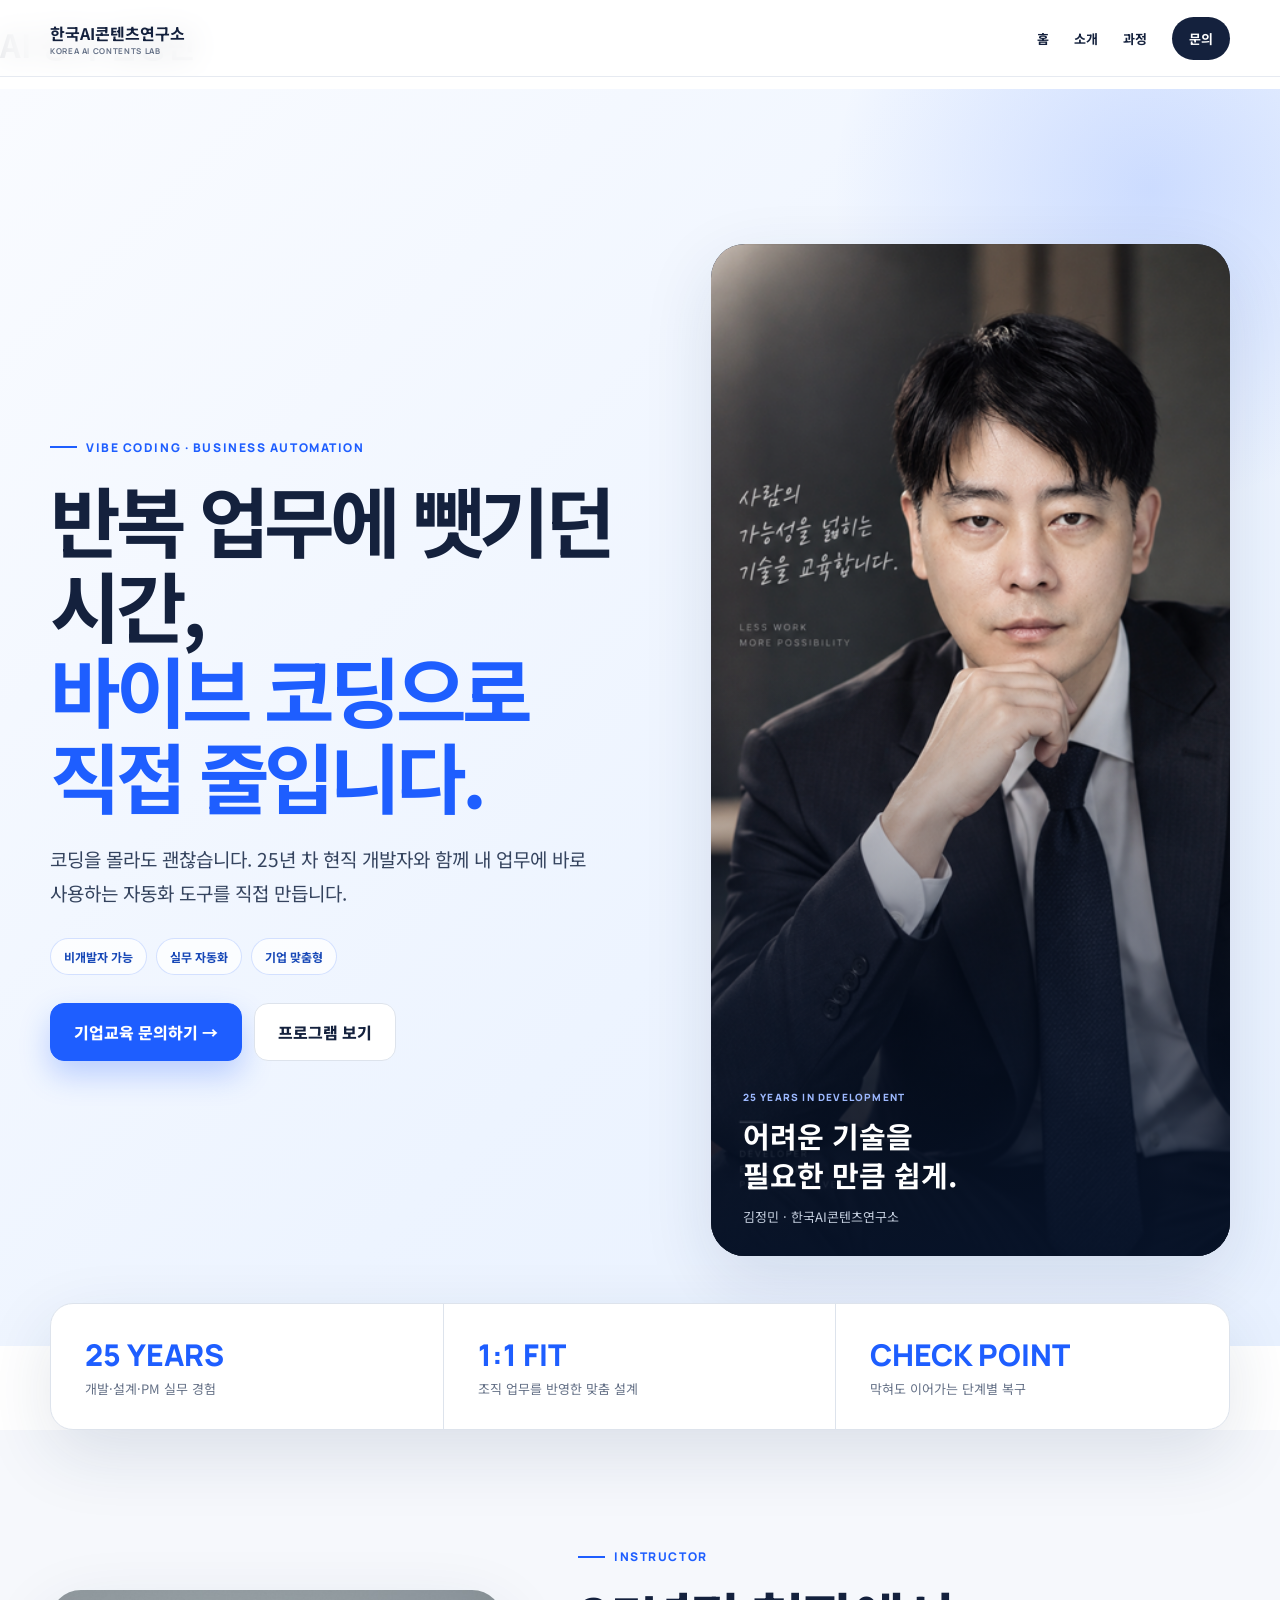
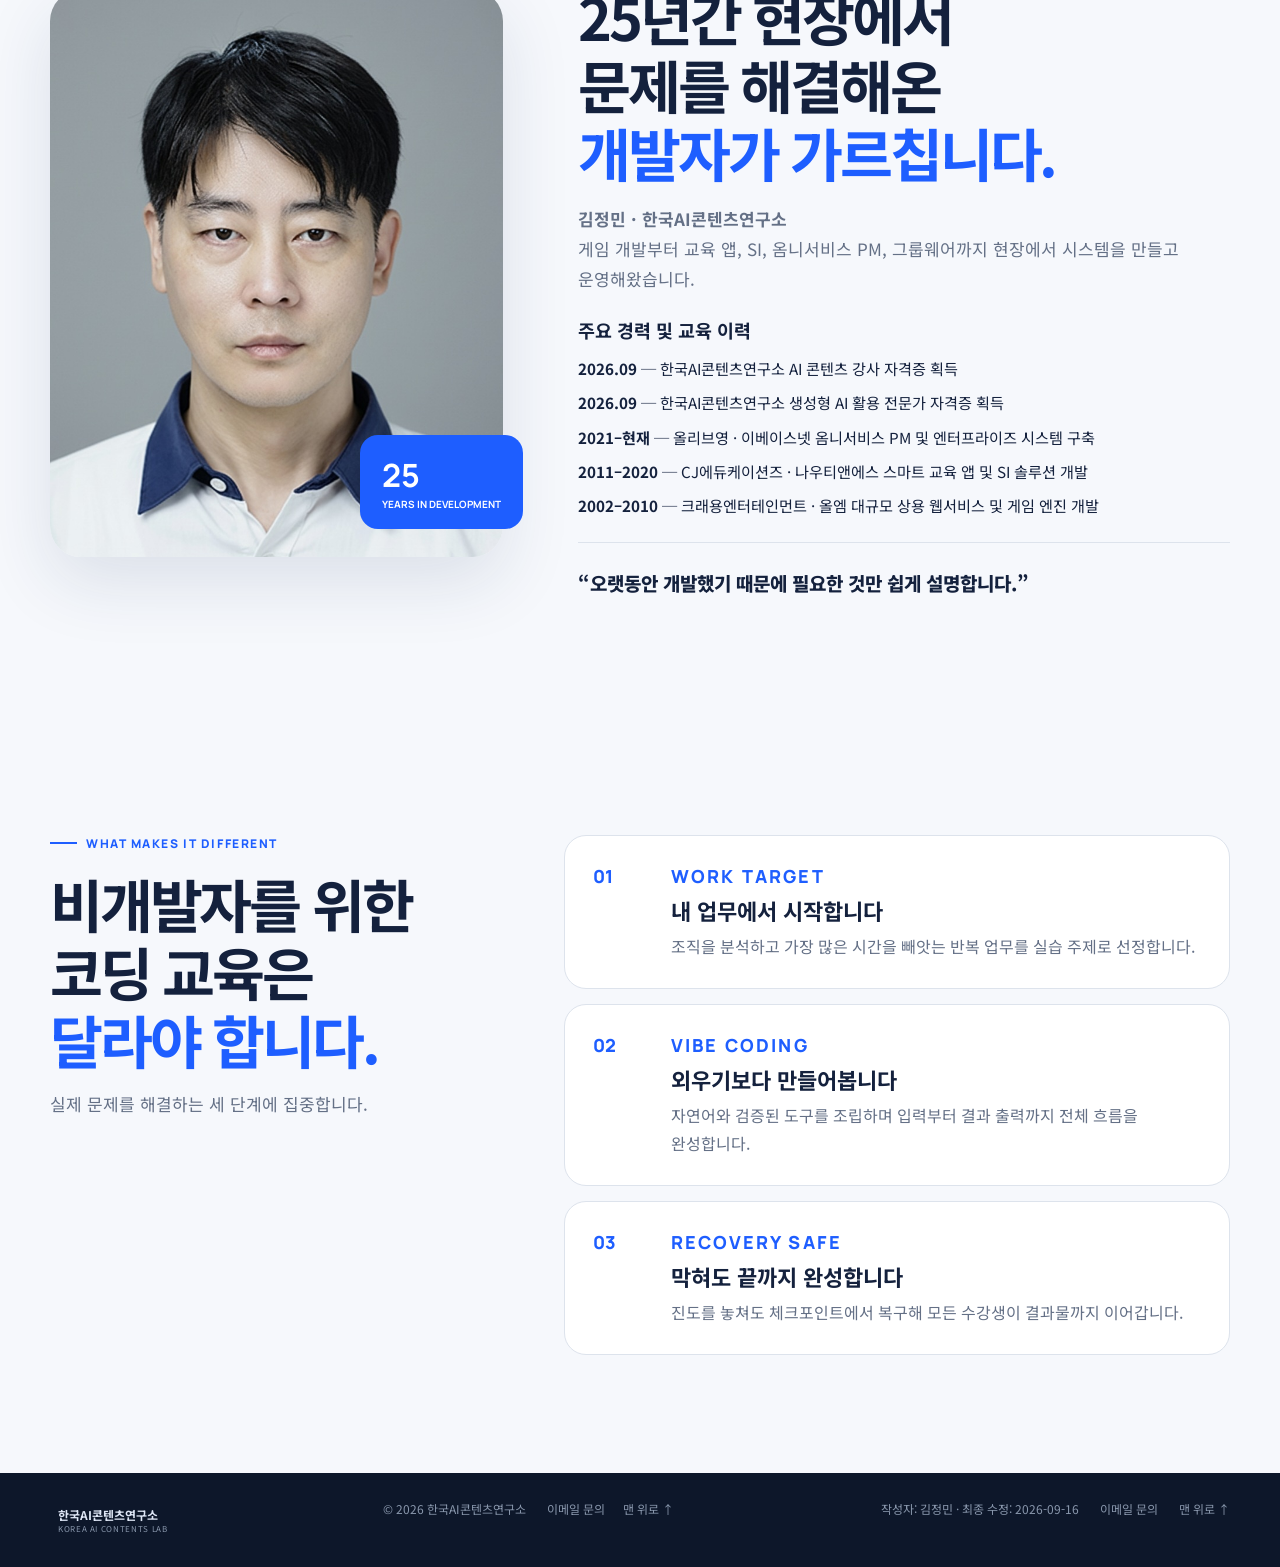
==== commit 6b0d752d: "구글애널리틱스 추가" ====
--- a/about/index.html
+++ b/about/index.html
@@ -1,6 +1,14 @@
 <!doctype html>
 <html lang="ko">
 <head>
+    <script async src="https://www.googletagmanager.com/gtag/js?id=G-E051V0HCCS"></script>
+    <script>
+        window.dataLayer = window.dataLayer || [];
+        function gtag(){dataLayer.push(arguments);}
+        gtag('js', new Date());
+
+        gtag('config', 'G-E051V0HCCS');
+    </script>
     <meta charset="utf-8">
     <meta name="viewport" content="width=device-width,initial-scale=1">
     <meta name="keywords" content="AI 강의, 바이브 코딩, 기업 AI 교육, 업무 자동화">
@@ -132,7 +140,19 @@
         
     </main>
     <footer>
-        <div class="wrap"><a class="footer-lab" href="https://hanconyeon.com/" target="_blank" rel="noopener"><img src="https://ai-homepage-prompt.vercel.app/logo.png" alt="한국AI콘텐츠연구소" onerror="this.style.display='none'"><span><strong>한국AI콘텐츠연구소</strong><small>KOREA AI CONTENTS LAB</small></span></a><span>© 2026 한국AI콘텐츠연구소 <a href="mailto:Kjm3981ai@gmail.com">이메일 문의</a><a href="#top">맨 위로 ↑</a></span></div>
+        <div class="wrap">
+            <a class="footer-lab" href="https://hanconyeon.com/" target="_blank" rel="noopener">
+                <img src="https://ai-homepage-prompt.vercel.app/logo.png" alt="한국AI콘텐츠연구소" onerror="this.style.display='none'">
+                <span><strong>한국AI콘텐츠연구소</strong><small>KOREA AI CONTENTS LAB</small></span>
+            </a>
+            <span>© 2026 한국AI콘텐츠연구소 <a href="mailto:Kjm3981ai@gmail.com">이메일 문의</a><a href="#top">맨 위로 ↑</a></span>
+            <span>
+                작성자: 김정민 · 
+                최종 수정: <time datetime="2026-09-16">2026-09-16</time> 
+                <a href="mailto:Kjm3981ai@gmail.com">이메일 문의</a>
+                <a href="#top">맨 위로 ↑</a>
+            </span>
+        </div>
     </footer>
     <script src="/app.js"></script>
 </body>
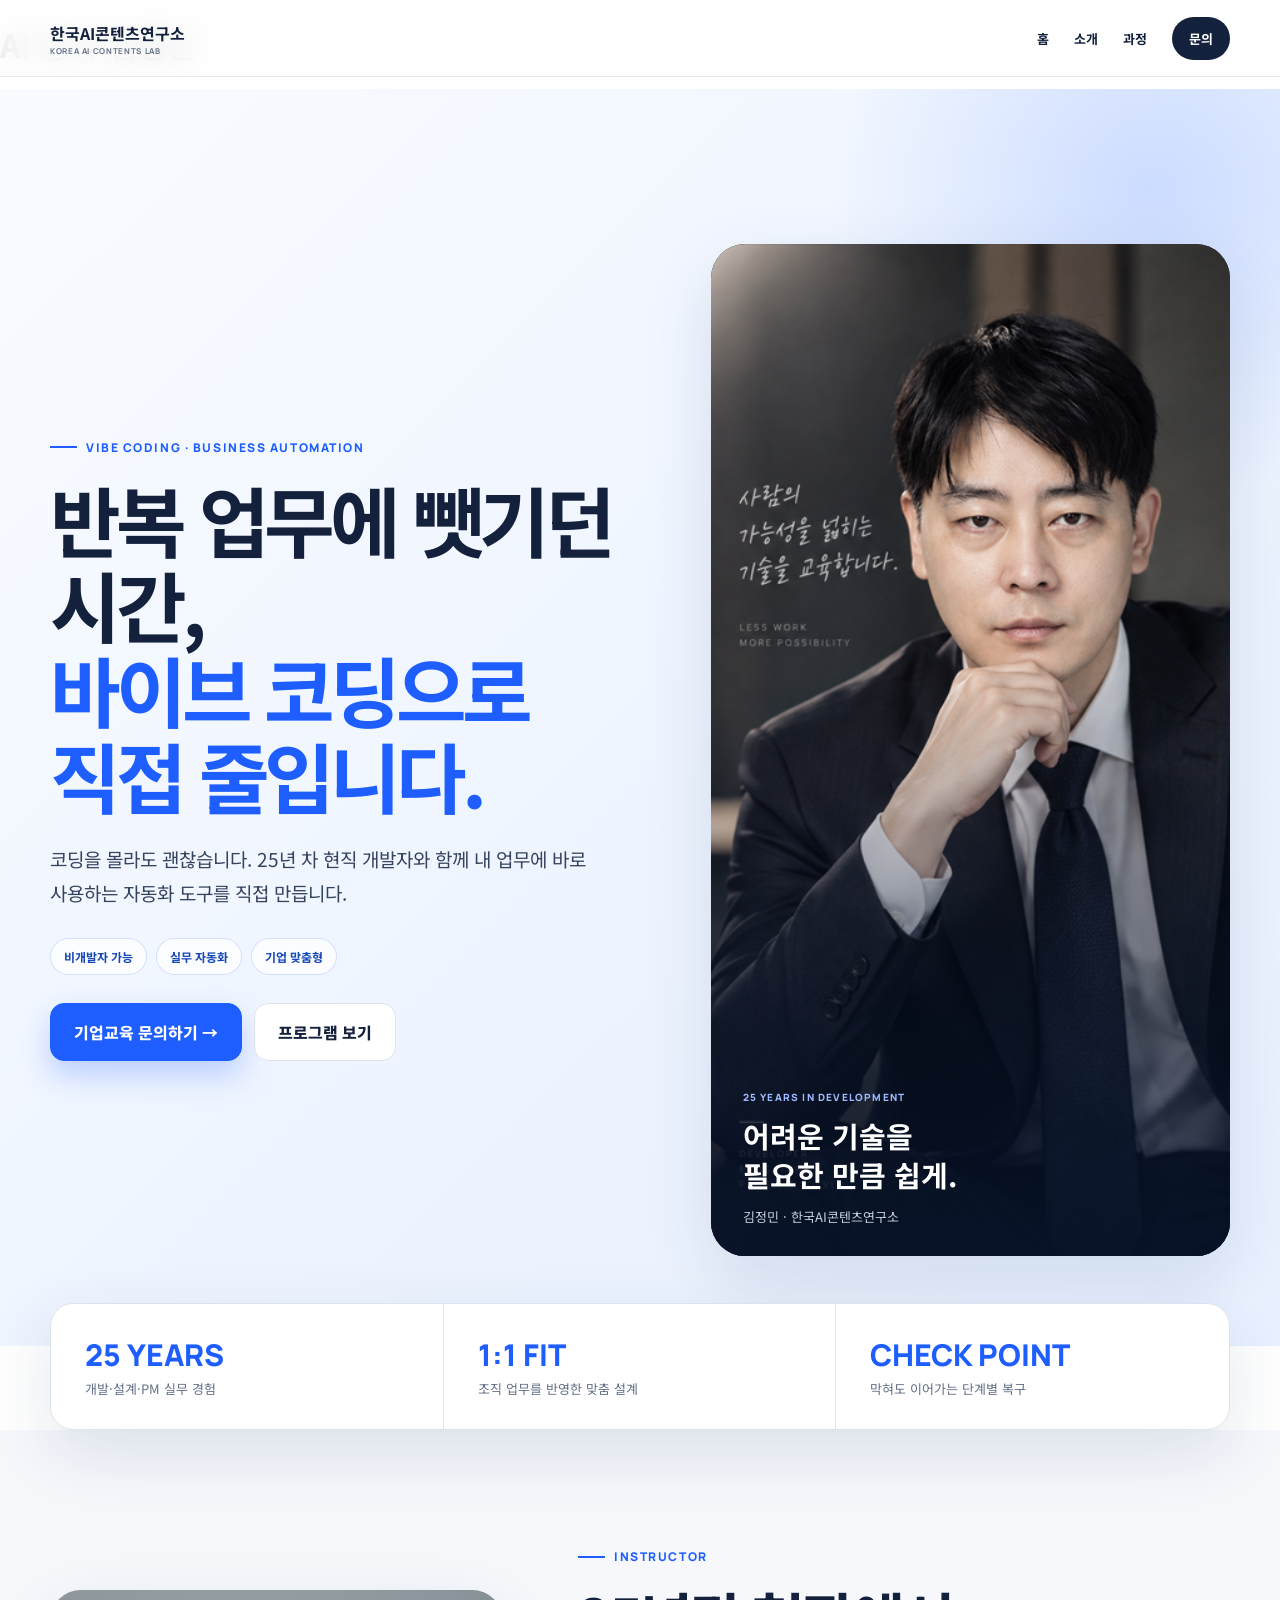
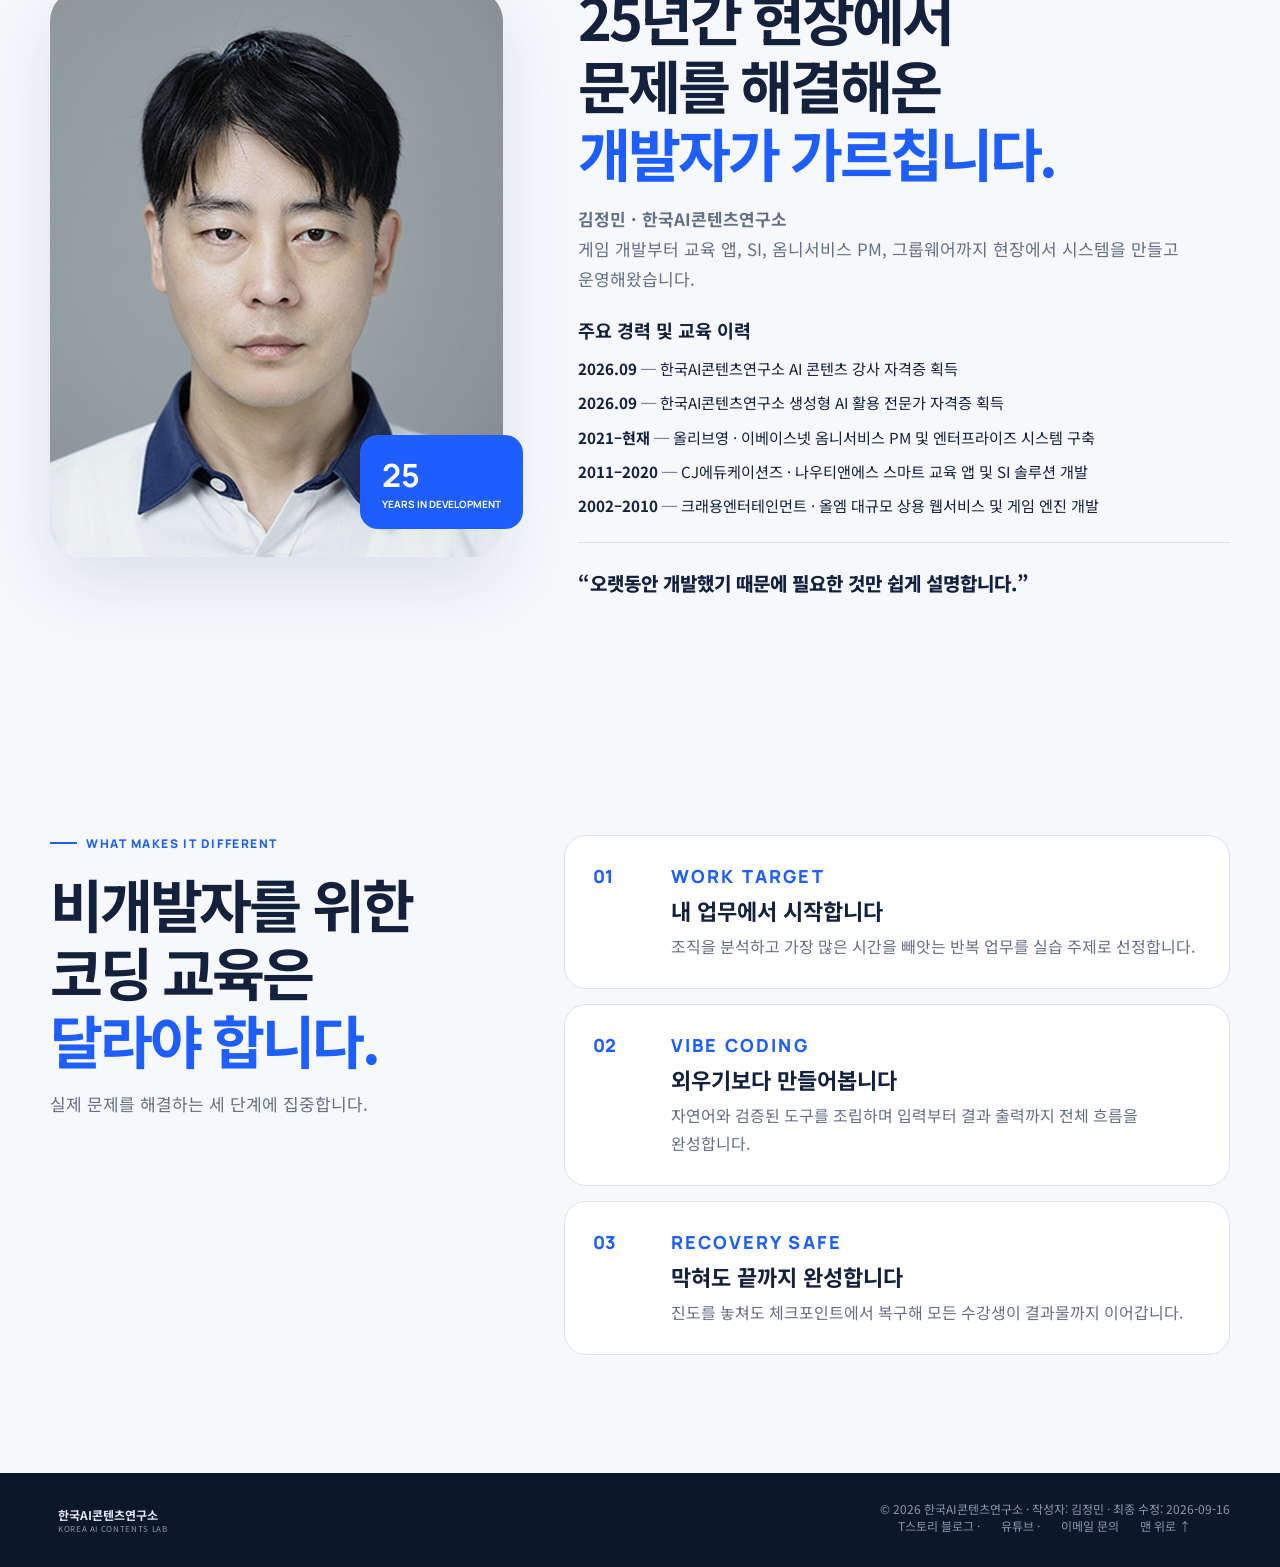
==== commit a8f66704: "외부링크 추가" ====
--- a/about/index.html
+++ b/about/index.html
@@ -14,7 +14,14 @@
     <meta name="keywords" content="AI 강의, 바이브 코딩, 기업 AI 교육, 업무 자동화">
     <meta property="og:image" content="https://my-profil-seven.vercel.app/assets/gangsa_profile.png">
     <meta property="og:type" content="website">
-    <script type="application/ld+json">{"@context":"https://schema.org","@type":"Person","name":"김정민","jobTitle":"AI강사","keywords":"AI 강의, 바이브 코딩, 기업 AI 교육, 업무 자동화","url":"https://my-profil-seven.vercel.app/","sameAs":["https://hanconyeon.com/"], "linked": [https://etel2000.tistory.com/], "worksFor": {"@type": "Organization", "name": "한국AI콘텐츠연구소"} }</script>
+    <script type="application/ld+json">{"@context":"https://schema.org","@type":"Person","name":"김정민","jobTitle":"AI강사","keywords":"AI 강의, 바이브 코딩, 기업 AI 교육, 업무 자동화","url":"https://my-profil-seven.vercel.app/","sameAs":["https://hanconyeon.com/","https://etel2000.tistory.com/",
+  "https://www.youtube.com/@Wonny_Junny"], "contactPoint": {
+    "@type": "ContactPoint",
+    "contactType": "강의 및 기업 교육 문의",
+    "email": "Kjm3981ai@gmail.com",
+    "telephone": "+82-10-2488-3981"
+  },
+  "dateModified": "2026-09-16"}</script>
     <link rel="preconnect" href="https://fonts.googleapis.com">
     <link rel="preconnect" href="https://fonts.gstatic.com" crossorigin>
     <link href="https://fonts.googleapis.com/css2?family=Manrope:wght@600;700;800&family=Noto+Sans+KR:wght@400;500;600;700;800;900&display=swap" rel="stylesheet">
@@ -145,10 +152,12 @@
                 <img src="https://ai-homepage-prompt.vercel.app/logo.png" alt="한국AI콘텐츠연구소" onerror="this.style.display='none'">
                 <span><strong>한국AI콘텐츠연구소</strong><small>KOREA AI CONTENTS LAB</small></span>
             </a>
-            <span>© 2026 한국AI콘텐츠연구소 <a href="mailto:Kjm3981ai@gmail.com">이메일 문의</a><a href="#top">맨 위로 ↑</a></span>
             <span>
-                작성자: 김정민 · 
-                최종 수정: <time datetime="2026-09-16">2026-09-16</time> 
+                © 2026 한국AI콘텐츠연구소 · 작성자: 김정민 · 최종 수정: <time datetime="2026-09-16">2026-09-16</time>
+                <br>
+                <!-- 외부 채널 링크 -->
+                <a href="https://etel2000.tistory.com/" target="_blank" rel="noopener">T스토리 블로그</a> · 
+                <a href="https://www.youtube.com/@Wonny_Junny" target="_blank" rel="noopener">유튜브</a> · 
                 <a href="mailto:Kjm3981ai@gmail.com">이메일 문의</a>
                 <a href="#top">맨 위로 ↑</a>
             </span>
